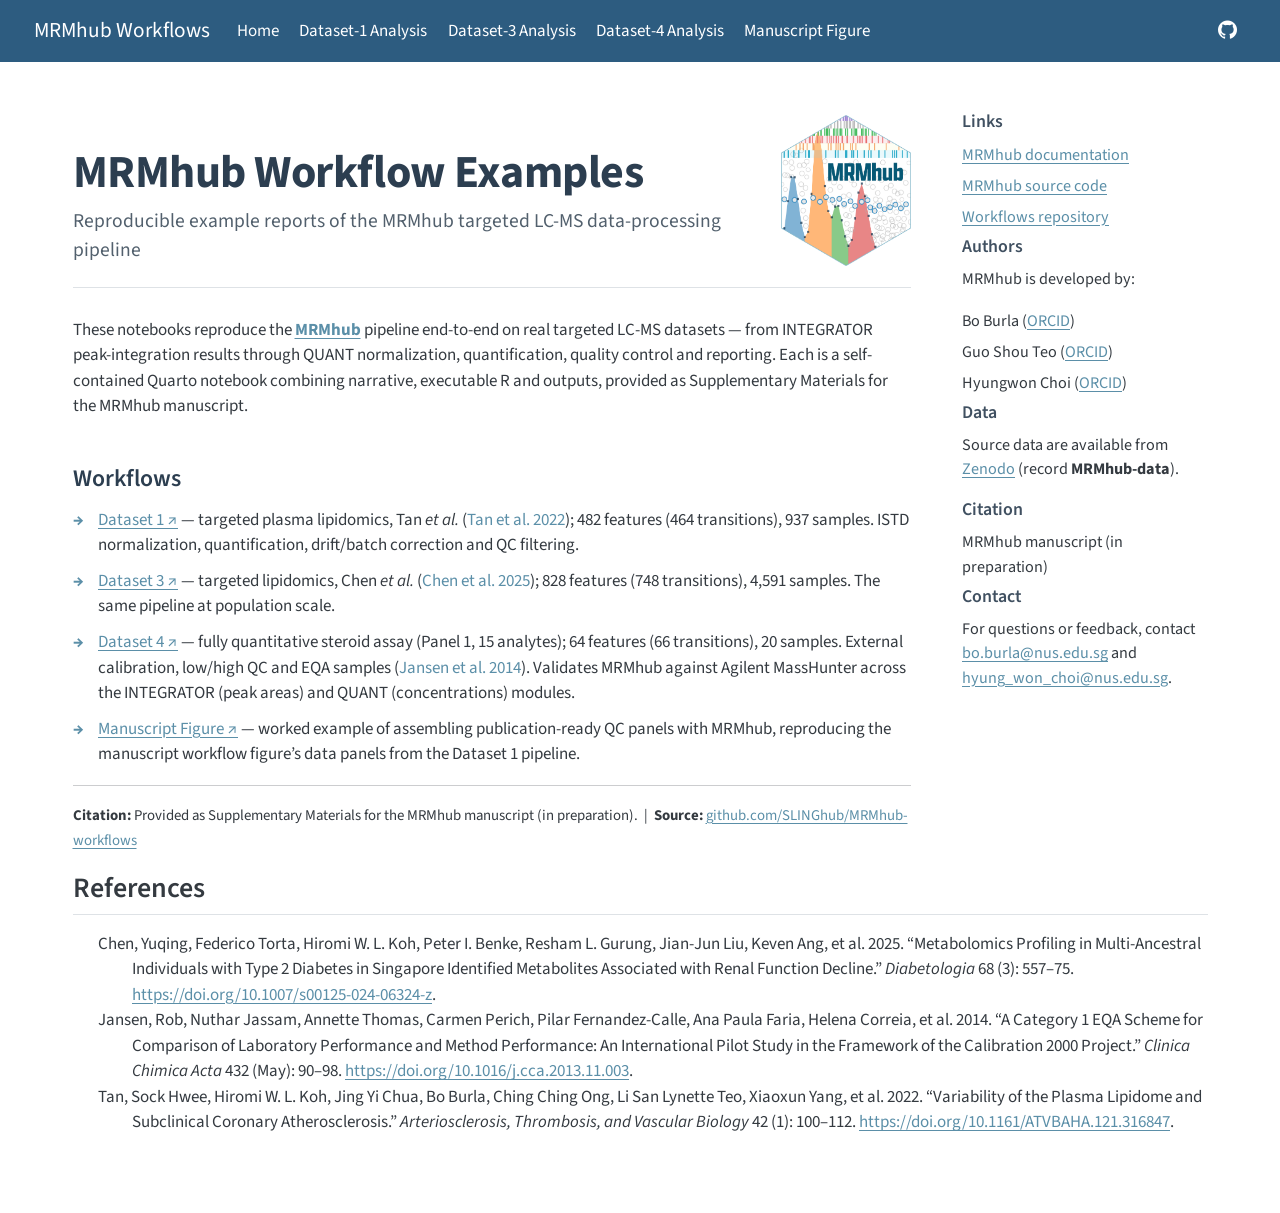
==== docs/index.html @ eb334c65 "Editorial review + migrate plots to mrmhub 0.9.8 native appearance args Dataset 1/3/4 notebooks: edi" ====
<!DOCTYPE html>
<html xmlns="http://www.w3.org/1999/xhtml" lang="en" xml:lang="en"><head>

<meta charset="utf-8">
<meta name="generator" content="quarto-1.8.24">

<meta name="viewport" content="width=device-width, initial-scale=1.0, user-scalable=yes">


<title>MRMhub Workflows</title>
<style>
code{white-space: pre-wrap;}
span.smallcaps{font-variant: small-caps;}
div.columns{display: flex; gap: min(4vw, 1.5em);}
div.column{flex: auto; overflow-x: auto;}
div.hanging-indent{margin-left: 1.5em; text-indent: -1.5em;}
ul.task-list{list-style: none;}
ul.task-list li input[type="checkbox"] {
  width: 0.8em;
  margin: 0 0.8em 0.2em -1em; /* quarto-specific, see https://github.com/quarto-dev/quarto-cli/issues/4556 */ 
  vertical-align: middle;
}
/* CSS for citations */
div.csl-bib-body { }
div.csl-entry {
  clear: both;
  margin-bottom: 0em;
}
.hanging-indent div.csl-entry {
  margin-left:2em;
  text-indent:-2em;
}
div.csl-left-margin {
  min-width:2em;
  float:left;
}
div.csl-right-inline {
  margin-left:2em;
  padding-left:1em;
}
div.csl-indent {
  margin-left: 2em;
}</style>


<script src="site_libs/quarto-nav/quarto-nav.js"></script>
<script src="site_libs/quarto-nav/headroom.min.js"></script>
<script src="site_libs/clipboard/clipboard.min.js"></script>
<script src="site_libs/quarto-search/autocomplete.umd.js"></script>
<script src="site_libs/quarto-search/fuse.min.js"></script>
<script src="site_libs/quarto-search/quarto-search.js"></script>
<meta name="quarto:offset" content="./">
<link href="./images/favicon.ico" rel="icon">
<script src="site_libs/quarto-html/quarto.js" type="module"></script>
<script src="site_libs/quarto-html/tabsets/tabsets.js" type="module"></script>
<script src="site_libs/quarto-html/axe/axe-check.js" type="module"></script>
<script src="site_libs/quarto-html/popper.min.js"></script>
<script src="site_libs/quarto-html/tippy.umd.min.js"></script>
<script src="site_libs/quarto-html/anchor.min.js"></script>
<link href="site_libs/quarto-html/tippy.css" rel="stylesheet">
<link href="site_libs/quarto-html/quarto-syntax-highlighting-dc55a5b9e770e841cd82e46aadbfb9b0.css" rel="stylesheet" class="quarto-color-scheme" id="quarto-text-highlighting-styles">
<link href="site_libs/quarto-html/quarto-syntax-highlighting-dark-b651517ce65839d647a86e2780455cfb.css" rel="stylesheet" class="quarto-color-scheme quarto-color-alternate" id="quarto-text-highlighting-styles">
<link href="site_libs/quarto-html/quarto-syntax-highlighting-dc55a5b9e770e841cd82e46aadbfb9b0.css" rel="stylesheet" class="quarto-color-scheme-extra" id="quarto-text-highlighting-styles">
<script src="site_libs/bootstrap/bootstrap.min.js"></script>
<link href="site_libs/bootstrap/bootstrap-icons.css" rel="stylesheet">
<link href="site_libs/bootstrap/bootstrap-08d73034be6051cfeb272bc89b445842.min.css" rel="stylesheet" append-hash="true" class="quarto-color-scheme" id="quarto-bootstrap" data-mode="light">
<link href="site_libs/bootstrap/bootstrap-dark-5c11f1d04538fffc088d894759665d96.min.css" rel="stylesheet" append-hash="true" class="quarto-color-scheme quarto-color-alternate" id="quarto-bootstrap" data-mode="light">
<link href="site_libs/bootstrap/bootstrap-08d73034be6051cfeb272bc89b445842.min.css" rel="stylesheet" append-hash="true" class="quarto-color-scheme-extra" id="quarto-bootstrap" data-mode="light">
<script id="quarto-search-options" type="application/json">{
  "location": "navbar",
  "copy-button": false,
  "collapse-after": 3,
  "panel-placement": "end",
  "type": "overlay",
  "limit": 50,
  "keyboard-shortcut": [
    "f",
    "/",
    "s"
  ],
  "show-item-context": false,
  "language": {
    "search-no-results-text": "No results",
    "search-matching-documents-text": "matching documents",
    "search-copy-link-title": "Copy link to search",
    "search-hide-matches-text": "Hide additional matches",
    "search-more-match-text": "more match in this document",
    "search-more-matches-text": "more matches in this document",
    "search-clear-button-title": "Clear",
    "search-text-placeholder": "",
    "search-detached-cancel-button-title": "Cancel",
    "search-submit-button-title": "Submit",
    "search-label": "Search"
  }
}</script>


<link rel="stylesheet" href="styles.css">
</head>

<body class="nav-fixed quarto-light">

<div id="quarto-search-results"></div>
  <header id="quarto-header" class="headroom fixed-top">
    <nav class="navbar navbar-expand-lg " data-bs-theme="dark">
      <div class="navbar-container container-fluid">
      <div class="navbar-brand-container mx-auto">
    <a href="./index.html" class="navbar-brand navbar-brand-logo">
    </a>
    <a class="navbar-brand" href="./index.html">
    <span class="navbar-title">MRMhub Workflows</span>
    </a>
  </div>
            <div id="quarto-search" class="" title="Search"></div>
          <button class="navbar-toggler" type="button" data-bs-toggle="collapse" data-bs-target="#navbarCollapse" aria-controls="navbarCollapse" role="menu" aria-expanded="false" aria-label="Toggle navigation" onclick="if (window.quartoToggleHeadroom) { window.quartoToggleHeadroom(); }">
  <span class="navbar-toggler-icon"></span>
</button>
          <div class="collapse navbar-collapse" id="navbarCollapse">
            <ul class="navbar-nav navbar-nav-scroll me-auto">
  <li class="nav-item">
    <a class="nav-link active" href="./index.html" aria-current="page"> 
<span class="menu-text">Home</span></a>
  </li>  
  <li class="nav-item">
    <a class="nav-link" href="./Dataset1.html"> 
<span class="menu-text">Dataset-1 Analysis</span></a>
  </li>  
  <li class="nav-item">
    <a class="nav-link" href="./Dataset3.html"> 
<span class="menu-text">Dataset-3 Analysis</span></a>
  </li>  
  <li class="nav-item">
    <a class="nav-link" href="./Dataset4.html"> 
<span class="menu-text">Dataset-4 Analysis</span></a>
  </li>  
  <li class="nav-item">
    <a class="nav-link" href="./ManuscriptFigure.html"> 
<span class="menu-text">Manuscript Figure</span></a>
  </li>  
</ul>
            <ul class="navbar-nav navbar-nav-scroll ms-auto">
  <li class="nav-item compact">
    <a class="nav-link" href="https://github.com/SLINGhub/MRMhub-workflows"> <i class="bi bi-github" role="img" aria-label="GitHub">
</i> 
<span class="menu-text"></span></a>
  </li>  
</ul>
          </div> <!-- /navcollapse -->
            <div class="quarto-navbar-tools">
</div>
      </div> <!-- /container-fluid -->
    </nav>
</header>
<!-- content -->
<div id="quarto-content" class="quarto-container page-columns page-rows-contents page-layout-full page-navbar">
<!-- sidebar -->
<!-- margin-sidebar -->
    
<!-- main -->
<main class="content column-page" id="quarto-document-content"><header id="title-block-header" class="quarto-title-block"></header>




<div class="grid landing-grid">
<div class="g-col-12 g-col-lg-9">
<p><img src="images/logo.svg" class="hex-logo" alt="MRMhub hex logo"></p>
<section id="mrmhub-workflow-examples" class="level1">
<h1>MRMhub Workflow Examples</h1>
<div class="lead">
<p>Reproducible example reports of the MRMhub targeted LC-MS data-processing pipeline</p>
</div>
<div class="title-sep">

</div>
<p>These notebooks reproduce the <a href="https://slinghub.github.io/MRMhub"><strong>MRMhub</strong></a> pipeline end-to-end on real targeted LC-MS datasets — from INTEGRATOR peak-integration results through QUANT normalization, quantification, quality control and reporting. Each is a self-contained Quarto notebook combining narrative, executable R and outputs, provided as Supplementary Materials for the MRMhub manuscript.</p>
<section id="workflows" class="level2">
<h2 class="anchored" data-anchor-id="workflows">Workflows</h2>
<div class="arrow-list">
<ul>
<li><strong><a href="Dataset1.html">Dataset 1 ↗</a></strong> — targeted plasma lipidomics, Tan <em>et al.</em> <span class="citation" data-cites="tan2022">(<a href="#ref-tan2022" role="doc-biblioref">Tan et al. 2022</a>)</span>; 482 features (464 transitions), 937 samples. ISTD normalization, quantification, drift/batch correction and QC filtering.</li>
<li><strong><a href="Dataset3.html">Dataset 3 ↗</a></strong> — targeted lipidomics, Chen <em>et al.</em> <span class="citation" data-cites="chen2025">(<a href="#ref-chen2025" role="doc-biblioref">Chen et al. 2025</a>)</span>; 828 features (748 transitions), 4,591 samples. The same pipeline at population scale.</li>
<li><strong><a href="Dataset4.html">Dataset 4 ↗</a></strong> — fully quantitative steroid assay (Panel 1, 15 analytes); 64 features (66 transitions), 20 samples. External calibration, low/high QC and EQA samples <span class="citation" data-cites="jansen2014">(<a href="#ref-jansen2014" role="doc-biblioref">Jansen et al. 2014</a>)</span>. Validates MRMhub against Agilent MassHunter across the INTEGRATOR (peak areas) and QUANT (concentrations) modules.</li>
<li><strong><a href="ManuscriptFigure.html">Manuscript Figure ↗</a></strong> — worked example of assembling publication-ready QC panels with MRMhub, reproducing the manuscript workflow figure’s data panels from the Dataset 1 pipeline.</li>
</ul>
</div>
<!--
## The MRMhub pipeline

::: {.hero-fig}

<svg xmlns="http://www.w3.org/2000/svg" viewBox="0 0 1120 250" style="max-width: 1000px; width: 100%; height: auto; font-family: 'Source Sans Pro', -apple-system, BlinkMacSystemFont, 'Segoe UI', Roboto, sans-serif;" role="img" aria-label="MRMhub processing overview: four pipeline stages — Peak Integration, Quantitation, Quality Control and Reporting. Peak Integration is performed by MRMhub-INTEGRATOR; the remaining three stages by MRMhub-QUANT.">
  <style>
    .ov-head { font-size: 20px; font-weight: 700; fill: #2C3E50; }
    .ov-item { font-size: 16px; fill: #333; }
    .ov-band { font-size: 18px; font-weight: 700; fill: #35708c; letter-spacing: 1.5px; }
    .ov-div  { stroke: #e3e7ea; stroke-width: 1; }
    .ov-link { cursor: pointer; }
    .ov-link polygon, .ov-link rect { transition: opacity 0.2s; }
    .ov-link:hover polygon, .ov-link:hover rect { opacity: 0.78; }
    .ov-link:hover .ov-head { text-decoration: underline; text-underline-offset: 3px; }
  </style>
  <a class="ov-link" href="https://slinghub.github.io/MRMhub/integrator/">
    <title>Open MRMhub-INTEGRATOR</title>
    <polygon points="0,4 269,4 295,36 269,68 0,68" fill="#dce9f1"/>
    <text class="ov-head" x="140" y="43" text-anchor="middle">Peak Integration</text>
    <rect x="0" y="210" width="269" height="34" rx="4" fill="#edf1f3"/>
    <text class="ov-band" x="134" y="232" text-anchor="middle">INTEGRATOR</text>
  </a>
  <a class="ov-link" href="https://slinghub.github.io/MRMhub/quant/">
    <title>Open MRMhub-QUANT</title>
    <polygon points="275,4 544,4 570,36 544,68 275,68 301,36" fill="#f6e7d3"/>
    <polygon points="550,4 819,4 845,36 819,68 550,68 576,36" fill="#f3e0e0"/>
    <polygon points="825,4 1094,4 1120,36 1094,68 825,68 851,36" fill="#e4efdd"/>
    <text class="ov-head" x="415" y="43" text-anchor="middle">Quantitation</text>
    <text class="ov-head" x="690" y="43" text-anchor="middle">Quality Control</text>
    <text class="ov-head" x="963" y="43" text-anchor="middle">Reporting</text>
    <rect x="275" y="210" width="845" height="34" rx="4" fill="#edf1f3"/>
    <text class="ov-band" x="697" y="232" text-anchor="middle">QUANT</text>
  </a>
  <line class="ov-div" x1="272" y1="84" x2="272" y2="196"/>
  <line class="ov-div" x1="547" y1="84" x2="547" y2="196"/>
  <line class="ov-div" x1="822" y1="84" x2="822" y2="196"/>
  <text class="ov-item" x="14" y="96">Retention time alignment</text>
  <text class="ov-item" x="14" y="117">Peak identification / selection</text>
  <text class="ov-item" x="14" y="138">Peak border refinement</text>
  <text class="ov-item" x="14" y="159">Integration</text>
  <text class="ov-item" x="14" y="180">Reporting</text>
  <text class="ov-item" x="289" y="96">ISTD normalization</text>
  <text class="ov-item" x="289" y="117">Interference correction</text>
  <text class="ov-item" x="289" y="138">Calibration curves</text>
  <text class="ov-item" x="289" y="159">Quantification</text>
  <text class="ov-item" x="289" y="180">Drift and batch correction</text>
  <text class="ov-item" x="564" y="96">Data integrity</text>
  <text class="ov-item" x="564" y="117">Feature annotation</text>
  <text class="ov-item" x="564" y="138">Outlier detection</text>
  <text class="ov-item" x="564" y="159">Runtime effects</text>
  <text class="ov-item" x="564" y="180">Processing efficacy</text>
  <text class="ov-item" x="839" y="96">Feature filtering</text>
  <text class="ov-item" x="839" y="117">Dataset export</text>
  <text class="ov-item" x="839" y="138">QC reporting</text>
  <text class="ov-item" x="839" y="159">Process reporting</text>
  <text class="ov-item" x="839" y="180">FAIR data sharing</text>
</svg>

:::
-->
<hr>
<p><small> <strong>Citation:</strong> Provided as Supplementary Materials for the MRMhub manuscript (in preparation). &nbsp;|&nbsp; <strong>Source:</strong> <a href="https://github.com/SLINGhub/MRMhub-workflows">github.com/SLINGhub/MRMhub-workflows</a> </small></p>
</section>
</section>
</div>
<div class="g-col-12 g-col-lg-3 info-panel">
<section id="links" class="level3">
<h3 class="anchored" data-anchor-id="links">Links</h3>
<ul>
<li><a href="https://slinghub.github.io/MRMhub">MRMhub documentation</a></li>
<li><a href="https://github.com/SLINGhub/MRMhub">MRMhub source code</a></li>
<li><a href="https://github.com/SLINGhub/MRMhub-workflows">Workflows repository</a></li>
</ul>
</section>
<section id="authors" class="level3">
<h3 class="anchored" data-anchor-id="authors">Authors</h3>
<p>MRMhub is developed by:</p>
<ul>
<li>Bo Burla (<a href="https://orcid.org/0000-0002-5918-3249">ORCID</a>)</li>
<li>Guo Shou Teo (<a href="https://orcid.org/0000-0003-3891-1494">ORCID</a>)</li>
<li>Hyungwon Choi (<a href="https://orcid.org/0000-0002-6687-3088">ORCID</a>)</li>
</ul>
</section>
<section id="data" class="level3">
<h3 class="anchored" data-anchor-id="data">Data</h3>
<p>Source data are available from <a href="https://zenodo.org/records/15370294">Zenodo</a> (record <strong>MRMhub-data</strong>).</p>
</section>
<section id="citation" class="level3">
<h3 class="anchored" data-anchor-id="citation">Citation</h3>
<ul>
<li>MRMhub manuscript (in preparation)</li>
</ul>
</section>
<section id="contact" class="level3">
<h3 class="anchored" data-anchor-id="contact">Contact</h3>
<p>For questions or feedback, contact <a href="mailto:bo.burla@nus.edu.sg">bo.burla@nus.edu.sg</a> and <a href="mailto:hyung_won_choi@nus.edu.sg">hyung_won_choi@nus.edu.sg</a>.</p>
</section>
</div>
</div>
<section id="references" class="level2">
<h2 class="anchored" data-anchor-id="references">References</h2>
<div id="refs" class="references csl-bib-body hanging-indent" data-entry-spacing="0" role="list">
<div id="ref-chen2025" class="csl-entry" role="listitem">
Chen, Yuqing, Federico Torta, Hiromi W. L. Koh, Peter I. Benke, Resham L. Gurung, Jian-Jun Liu, Keven Ang, et al. 2025. <span>“Metabolomics Profiling in Multi-Ancestral Individuals with Type 2 Diabetes in Singapore Identified Metabolites Associated with Renal Function Decline.”</span> <em>Diabetologia</em> 68 (3): 557–75. <a href="https://doi.org/10.1007/s00125-024-06324-z">https://doi.org/10.1007/s00125-024-06324-z</a>.
</div>
<div id="ref-jansen2014" class="csl-entry" role="listitem">
Jansen, Rob, Nuthar Jassam, Annette Thomas, Carmen Perich, Pilar Fernandez-Calle, Ana Paula Faria, Helena Correia, et al. 2014. <span>“A Category 1 <span>EQA</span> Scheme for Comparison of Laboratory Performance and Method Performance: An International Pilot Study in the Framework of the Calibration 2000 Project.”</span> <em>Clinica Chimica Acta</em> 432 (May): 90–98. <a href="https://doi.org/10.1016/j.cca.2013.11.003">https://doi.org/10.1016/j.cca.2013.11.003</a>.
</div>
<div id="ref-tan2022" class="csl-entry" role="listitem">
Tan, Sock Hwee, Hiromi W. L. Koh, Jing Yi Chua, Bo Burla, Ching Ching Ong, Li San Lynette Teo, Xiaoxun Yang, et al. 2022. <span>“Variability of the Plasma Lipidome and Subclinical Coronary Atherosclerosis.”</span> <em>Arteriosclerosis, Thrombosis, and Vascular Biology</em> 42 (1): 100–112. <a href="https://doi.org/10.1161/ATVBAHA.121.316847">https://doi.org/10.1161/ATVBAHA.121.316847</a>.
</div>
</div>


</section>

</main> <!-- /main -->
<script id="quarto-html-after-body" type="application/javascript">
  window.document.addEventListener("DOMContentLoaded", function (event) {
    const icon = "";
    const anchorJS = new window.AnchorJS();
    anchorJS.options = {
      placement: 'right',
      icon: icon
    };
    anchorJS.add('.anchored');
    const isCodeAnnotation = (el) => {
      for (const clz of el.classList) {
        if (clz.startsWith('code-annotation-')) {                     
          return true;
        }
      }
      return false;
    }
    const onCopySuccess = function(e) {
      // button target
      const button = e.trigger;
      // don't keep focus
      button.blur();
      // flash "checked"
      button.classList.add('code-copy-button-checked');
      var currentTitle = button.getAttribute("title");
      button.setAttribute("title", "Copied!");
      let tooltip;
      if (window.bootstrap) {
        button.setAttribute("data-bs-toggle", "tooltip");
        button.setAttribute("data-bs-placement", "left");
        button.setAttribute("data-bs-title", "Copied!");
        tooltip = new bootstrap.Tooltip(button, 
          { trigger: "manual", 
            customClass: "code-copy-button-tooltip",
            offset: [0, -8]});
        tooltip.show();    
      }
      setTimeout(function() {
        if (tooltip) {
          tooltip.hide();
          button.removeAttribute("data-bs-title");
          button.removeAttribute("data-bs-toggle");
          button.removeAttribute("data-bs-placement");
        }
        button.setAttribute("title", currentTitle);
        button.classList.remove('code-copy-button-checked');
      }, 1000);
      // clear code selection
      e.clearSelection();
    }
    const getTextToCopy = function(trigger) {
      const outerScaffold = trigger.parentElement.cloneNode(true);
      const codeEl = outerScaffold.querySelector('code');
      for (const childEl of codeEl.children) {
        if (isCodeAnnotation(childEl)) {
          childEl.remove();
        }
      }
      return codeEl.innerText;
    }
    const clipboard = new window.ClipboardJS('.code-copy-button:not([data-in-quarto-modal])', {
      text: getTextToCopy
    });
    clipboard.on('success', onCopySuccess);
    if (window.document.getElementById('quarto-embedded-source-code-modal')) {
      const clipboardModal = new window.ClipboardJS('.code-copy-button[data-in-quarto-modal]', {
        text: getTextToCopy,
        container: window.document.getElementById('quarto-embedded-source-code-modal')
      });
      clipboardModal.on('success', onCopySuccess);
    }
      var localhostRegex = new RegExp(/^(?:http|https):\/\/localhost\:?[0-9]*\//);
      var mailtoRegex = new RegExp(/^mailto:/);
        var filterRegex = new RegExp('/' + window.location.host + '/');
      var isInternal = (href) => {
          return filterRegex.test(href) || localhostRegex.test(href) || mailtoRegex.test(href);
      }
      // Inspect non-navigation links and adorn them if external
     var links = window.document.querySelectorAll('a[href]:not(.nav-link):not(.navbar-brand):not(.toc-action):not(.sidebar-link):not(.sidebar-item-toggle):not(.pagination-link):not(.no-external):not([aria-hidden]):not(.dropdown-item):not(.quarto-navigation-tool):not(.about-link)');
      for (var i=0; i<links.length; i++) {
        const link = links[i];
        if (!isInternal(link.href)) {
          // undo the damage that might have been done by quarto-nav.js in the case of
          // links that we want to consider external
          if (link.dataset.originalHref !== undefined) {
            link.href = link.dataset.originalHref;
          }
        }
      }
    function tippyHover(el, contentFn, onTriggerFn, onUntriggerFn) {
      const config = {
        allowHTML: true,
        maxWidth: 500,
        delay: 100,
        arrow: false,
        appendTo: function(el) {
            return el.parentElement;
        },
        interactive: true,
        interactiveBorder: 10,
        theme: 'quarto',
        placement: 'bottom-start',
      };
      if (contentFn) {
        config.content = contentFn;
      }
      if (onTriggerFn) {
        config.onTrigger = onTriggerFn;
      }
      if (onUntriggerFn) {
        config.onUntrigger = onUntriggerFn;
      }
      window.tippy(el, config); 
    }
    const noterefs = window.document.querySelectorAll('a[role="doc-noteref"]');
    for (var i=0; i<noterefs.length; i++) {
      const ref = noterefs[i];
      tippyHover(ref, function() {
        // use id or data attribute instead here
        let href = ref.getAttribute('data-footnote-href') || ref.getAttribute('href');
        try { href = new URL(href).hash; } catch {}
        const id = href.replace(/^#\/?/, "");
        const note = window.document.getElementById(id);
        if (note) {
          return note.innerHTML;
        } else {
          return "";
        }
      });
    }
    const xrefs = window.document.querySelectorAll('a.quarto-xref');
    const processXRef = (id, note) => {
      // Strip column container classes
      const stripColumnClz = (el) => {
        el.classList.remove("page-full", "page-columns");
        if (el.children) {
          for (const child of el.children) {
            stripColumnClz(child);
          }
        }
      }
      stripColumnClz(note)
      if (id === null || id.startsWith('sec-')) {
        // Special case sections, only their first couple elements
        const container = document.createElement("div");
        if (note.children && note.children.length > 2) {
          container.appendChild(note.children[0].cloneNode(true));
          for (let i = 1; i < note.children.length; i++) {
            const child = note.children[i];
            if (child.tagName === "P" && child.innerText === "") {
              continue;
            } else {
              container.appendChild(child.cloneNode(true));
              break;
            }
          }
          if (window.Quarto?.typesetMath) {
            window.Quarto.typesetMath(container);
          }
          return container.innerHTML
        } else {
          if (window.Quarto?.typesetMath) {
            window.Quarto.typesetMath(note);
          }
          return note.innerHTML;
        }
      } else {
        // Remove any anchor links if they are present
        const anchorLink = note.querySelector('a.anchorjs-link');
        if (anchorLink) {
          anchorLink.remove();
        }
        if (window.Quarto?.typesetMath) {
          window.Quarto.typesetMath(note);
        }
        if (note.classList.contains("callout")) {
          return note.outerHTML;
        } else {
          return note.innerHTML;
        }
      }
    }
    for (var i=0; i<xrefs.length; i++) {
      const xref = xrefs[i];
      tippyHover(xref, undefined, function(instance) {
        instance.disable();
        let url = xref.getAttribute('href');
        let hash = undefined; 
        if (url.startsWith('#')) {
          hash = url;
        } else {
          try { hash = new URL(url).hash; } catch {}
        }
        if (hash) {
          const id = hash.replace(/^#\/?/, "");
          const note = window.document.getElementById(id);
          if (note !== null) {
            try {
              const html = processXRef(id, note.cloneNode(true));
              instance.setContent(html);
            } finally {
              instance.enable();
              instance.show();
            }
          } else {
            // See if we can fetch this
            fetch(url.split('#')[0])
            .then(res => res.text())
            .then(html => {
              const parser = new DOMParser();
              const htmlDoc = parser.parseFromString(html, "text/html");
              const note = htmlDoc.getElementById(id);
              if (note !== null) {
                const html = processXRef(id, note);
                instance.setContent(html);
              } 
            }).finally(() => {
              instance.enable();
              instance.show();
            });
          }
        } else {
          // See if we can fetch a full url (with no hash to target)
          // This is a special case and we should probably do some content thinning / targeting
          fetch(url)
          .then(res => res.text())
          .then(html => {
            const parser = new DOMParser();
            const htmlDoc = parser.parseFromString(html, "text/html");
            const note = htmlDoc.querySelector('main.content');
            if (note !== null) {
              // This should only happen for chapter cross references
              // (since there is no id in the URL)
              // remove the first header
              if (note.children.length > 0 && note.children[0].tagName === "HEADER") {
                note.children[0].remove();
              }
              const html = processXRef(null, note);
              instance.setContent(html);
            } 
          }).finally(() => {
            instance.enable();
            instance.show();
          });
        }
      }, function(instance) {
      });
    }
        let selectedAnnoteEl;
        const selectorForAnnotation = ( cell, annotation) => {
          let cellAttr = 'data-code-cell="' + cell + '"';
          let lineAttr = 'data-code-annotation="' +  annotation + '"';
          const selector = 'span[' + cellAttr + '][' + lineAttr + ']';
          return selector;
        }
        const selectCodeLines = (annoteEl) => {
          const doc = window.document;
          const targetCell = annoteEl.getAttribute("data-target-cell");
          const targetAnnotation = annoteEl.getAttribute("data-target-annotation");
          const annoteSpan = window.document.querySelector(selectorForAnnotation(targetCell, targetAnnotation));
          const lines = annoteSpan.getAttribute("data-code-lines").split(",");
          const lineIds = lines.map((line) => {
            return targetCell + "-" + line;
          })
          let top = null;
          let height = null;
          let parent = null;
          if (lineIds.length > 0) {
              //compute the position of the single el (top and bottom and make a div)
              const el = window.document.getElementById(lineIds[0]);
              top = el.offsetTop;
              height = el.offsetHeight;
              parent = el.parentElement.parentElement;
            if (lineIds.length > 1) {
              const lastEl = window.document.getElementById(lineIds[lineIds.length - 1]);
              const bottom = lastEl.offsetTop + lastEl.offsetHeight;
              height = bottom - top;
            }
            if (top !== null && height !== null && parent !== null) {
              // cook up a div (if necessary) and position it 
              let div = window.document.getElementById("code-annotation-line-highlight");
              if (div === null) {
                div = window.document.createElement("div");
                div.setAttribute("id", "code-annotation-line-highlight");
                div.style.position = 'absolute';
                parent.appendChild(div);
              }
              div.style.top = top - 2 + "px";
              div.style.height = height + 4 + "px";
              div.style.left = 0;
              let gutterDiv = window.document.getElementById("code-annotation-line-highlight-gutter");
              if (gutterDiv === null) {
                gutterDiv = window.document.createElement("div");
                gutterDiv.setAttribute("id", "code-annotation-line-highlight-gutter");
                gutterDiv.style.position = 'absolute';
                const codeCell = window.document.getElementById(targetCell);
                const gutter = codeCell.querySelector('.code-annotation-gutter');
                gutter.appendChild(gutterDiv);
              }
              gutterDiv.style.top = top - 2 + "px";
              gutterDiv.style.height = height + 4 + "px";
            }
            selectedAnnoteEl = annoteEl;
          }
        };
        const unselectCodeLines = () => {
          const elementsIds = ["code-annotation-line-highlight", "code-annotation-line-highlight-gutter"];
          elementsIds.forEach((elId) => {
            const div = window.document.getElementById(elId);
            if (div) {
              div.remove();
            }
          });
          selectedAnnoteEl = undefined;
        };
          // Handle positioning of the toggle
      window.addEventListener(
        "resize",
        throttle(() => {
          elRect = undefined;
          if (selectedAnnoteEl) {
            selectCodeLines(selectedAnnoteEl);
          }
        }, 10)
      );
      function throttle(fn, ms) {
      let throttle = false;
      let timer;
        return (...args) => {
          if(!throttle) { // first call gets through
              fn.apply(this, args);
              throttle = true;
          } else { // all the others get throttled
              if(timer) clearTimeout(timer); // cancel #2
              timer = setTimeout(() => {
                fn.apply(this, args);
                timer = throttle = false;
              }, ms);
          }
        };
      }
        // Attach click handler to the DT
        const annoteDls = window.document.querySelectorAll('dt[data-target-cell]');
        for (const annoteDlNode of annoteDls) {
          annoteDlNode.addEventListener('click', (event) => {
            const clickedEl = event.target;
            if (clickedEl !== selectedAnnoteEl) {
              unselectCodeLines();
              const activeEl = window.document.querySelector('dt[data-target-cell].code-annotation-active');
              if (activeEl) {
                activeEl.classList.remove('code-annotation-active');
              }
              selectCodeLines(clickedEl);
              clickedEl.classList.add('code-annotation-active');
            } else {
              // Unselect the line
              unselectCodeLines();
              clickedEl.classList.remove('code-annotation-active');
            }
          });
        }
    const findCites = (el) => {
      const parentEl = el.parentElement;
      if (parentEl) {
        const cites = parentEl.dataset.cites;
        if (cites) {
          return {
            el,
            cites: cites.split(' ')
          };
        } else {
          return findCites(el.parentElement)
        }
      } else {
        return undefined;
      }
    };
    var bibliorefs = window.document.querySelectorAll('a[role="doc-biblioref"]');
    for (var i=0; i<bibliorefs.length; i++) {
      const ref = bibliorefs[i];
      const citeInfo = findCites(ref);
      if (citeInfo) {
        tippyHover(citeInfo.el, function() {
          var popup = window.document.createElement('div');
          citeInfo.cites.forEach(function(cite) {
            var citeDiv = window.document.createElement('div');
            citeDiv.classList.add('hanging-indent');
            citeDiv.classList.add('csl-entry');
            var biblioDiv = window.document.getElementById('ref-' + cite);
            if (biblioDiv) {
              citeDiv.innerHTML = biblioDiv.innerHTML;
            }
            popup.appendChild(citeDiv);
          });
          return popup.innerHTML;
        });
      }
    }
  });
  </script>
</div> <!-- /content -->




</body></html>
---- docs/site_libs/quarto-html/tippy.css ----
.tippy-box[data-animation=fade][data-state=hidden]{opacity:0}[data-tippy-root]{max-width:calc(100vw - 10px)}.tippy-box{position:relative;background-color:#333;color:#fff;border-radius:4px;font-size:14px;line-height:1.4;white-space:normal;outline:0;transition-property:transform,visibility,opacity}.tippy-box[data-placement^=top]>.tippy-arrow{bottom:0}.tippy-box[data-placement^=top]>.tippy-arrow:before{bottom:-7px;left:0;border-width:8px 8px 0;border-top-color:initial;transform-origin:center top}.tippy-box[data-placement^=bottom]>.tippy-arrow{top:0}.tippy-box[data-placement^=bottom]>.tippy-arrow:before{top:-7px;left:0;border-width:0 8px 8px;border-bottom-color:initial;transform-origin:center bottom}.tippy-box[data-placement^=left]>.tippy-arrow{right:0}.tippy-box[data-placement^=left]>.tippy-arrow:before{border-width:8px 0 8px 8px;border-left-color:initial;right:-7px;transform-origin:center left}.tippy-box[data-placement^=right]>.tippy-arrow{left:0}.tippy-box[data-placement^=right]>.tippy-arrow:before{left:-7px;border-width:8px 8px 8px 0;border-right-color:initial;transform-origin:center right}.tippy-box[data-inertia][data-state=visible]{transition-timing-function:cubic-bezier(.54,1.5,.38,1.11)}.tippy-arrow{width:16px;height:16px;color:#333}.tippy-arrow:before{content:"";position:absolute;border-color:transparent;border-style:solid}.tippy-content{position:relative;padding:5px 9px;z-index:1}
---- docs/styles.css ----
/* Landing page — QUANT-style two-column layout with a hex sticker and a
   right-hand info panel. Typography is inherited from cosmo + _brand.yml
   (steel-blue #5B8FA8 primary, navy #2C3E50); no new fonts are introduced. */

/* Tighter spacing for R-output code blocks in the dataset notebooks. */
pre.r-output, pre.r-output code {
  font-family: monospace;
  font-size: 0.9em;
  line-height: 1;
  margin: 0;
  padding: 0;
  white-space: pre;
}
pre.r-output code {
  line-height: 0.9;
}

/* Match QUANT's content width. pkgdown widens its container to ~1340px; the
   Quarto `page-layout: full` here removes the reserved margin columns, and this
   caps + centres the result so the prose column is as wide as QUANT's rather
   than cosmo's default ~1140px. */
#quarto-content.page-layout-full {
  max-width: 1340px;
  margin-left: auto;
  margin-right: auto;
}

/* Hex sticker floated top-right of the content column, mirroring the pkgdown
   `<img align="right" height="139">` on the QUANT home page. */
.hex-logo {
  float: right;
  width: 130px;
  height: auto;
  margin: 0.25rem 0 1rem 1.5rem;
}

/* Give the overview hero figure room to breathe. */
.hero-fig {
  text-align: center;
  margin-top: 1.25rem;
  margin-bottom: 2.25rem;
}


/* Wider gutter between the content column and the info-panel sidebar. */
.landing-grid {
  column-gap: 3rem;
}

/* Distinct page title + a rule that separates the title block from the body,
   mirroring the underline beneath "MRMhub-QUANT" on the pkgdown home page. */
.landing-grid h1 {
  font-size: 2.7rem;
  font-weight: 700;
  color: #2C3E50;
  letter-spacing: -0.01em;
  margin-bottom: 0.4rem;
}
.title-sep {
  clear: right;
  border: 0;
  border-top: 1px solid #dee2e6;
  margin: 1.25rem 0 1.75rem;
}

/* Smaller, quieter section headers (e.g. "The MRMhub modules"). No underline —
   only the page title carries a separating rule (.title-sep). */
.landing-grid h2,
.landing-grid h3 {
  font-weight: 600;
  color: #2C3E50;
  border-bottom: 0;
  padding-bottom: 0;
}
.landing-grid h2 {
  font-size: 1.4rem;
  margin-top: 2.6rem;
  margin-bottom: 0.85rem;
}

/* Roomier spacing between the two module bullets. */
.module-list li + li {
  margin-top: 1rem;
}

/* Steel-blue arrow markers for the Getting started list. */
.arrow-list ul {
  list-style: none;
  padding-left: 1.5em;
}
.arrow-list li {
  position: relative;
}
.arrow-list li + li {
  margin-top: 0.6rem;
}
.arrow-list li::before {
  content: "→";
  position: absolute;
  left: -1.5em;
  color: #5B8FA8;
  font-weight: 700;
}

/* Module list — a filled square per module in its figure colour
   (INTEGRATOR steel-blue, QUANT green) to tie the list to the diagrams. */
.module-list ul {
  list-style: none;
  padding-left: 1.8em;
  counter-reset: mod;
}
.module-list li {
  position: relative;
  counter-increment: mod;
}
.module-list li::before {
  content: counter(mod) ".";
  position: absolute;
  left: -1.8em;
  top: 0;
  font-weight: 700;
  color: var(--bs-link-color, #5B8FA8);
}
.module-list a {
  font-weight: 700;
}

/* Lead sub-title under the H1. */
.landing-grid .lead {
  font-size: 1.15rem;
  font-weight: 400;
  color: #52606d;
  margin-bottom: 1.25rem;
}

/* Right-hand info panel — muted section headings + tight, bullet-free lists,
   matching the pkgdown sidebar aesthetic. */
.info-panel {
  font-size: 0.95rem;
  line-height: 1.5;
}
.info-panel h3 {
  font-size: 1.05rem;
  font-weight: 600;
  color: #2C3E50;
  margin: 2.4rem 0 0.6rem;
  border-bottom: none;
}
.info-panel h3:first-child {
  margin-top: 0;
}
.info-panel ul {
  list-style: none;
  padding-left: 0;
  margin-bottom: 0;
}
.info-panel li {
  margin: 0.4rem 0;
  line-height: 1.5;
}

/* Developers list — name + ORCID mark, muted role beneath (pkgdown aside). */
.developer-list {
  list-style: none;
  padding-left: 0;
  margin-bottom: 0;
}
.developer-list li {
  margin: 0 0 0.95rem;
  line-height: 1.4;
}
.developer-list .dev-name {
  font-weight: 500;
}
.developer-list .dev-role {
  color: #6c757d;
  font-size: 0.82rem;
}
.developer-list .orcid {
  vertical-align: text-bottom;
}
.developer-list .orcid svg {
  display: inline-block;
}

/* When the panel stacks below the content on narrow screens, separate it with
   a rule instead of the desktop whitespace gap. */
@media (max-width: 991.98px) {
  .info-panel {
    border-top: 1px solid #dee2e6;
    padding-top: 1rem;
    margin-top: 1.5rem;
  }
  .hex-logo {
    width: 100px;
  }
}
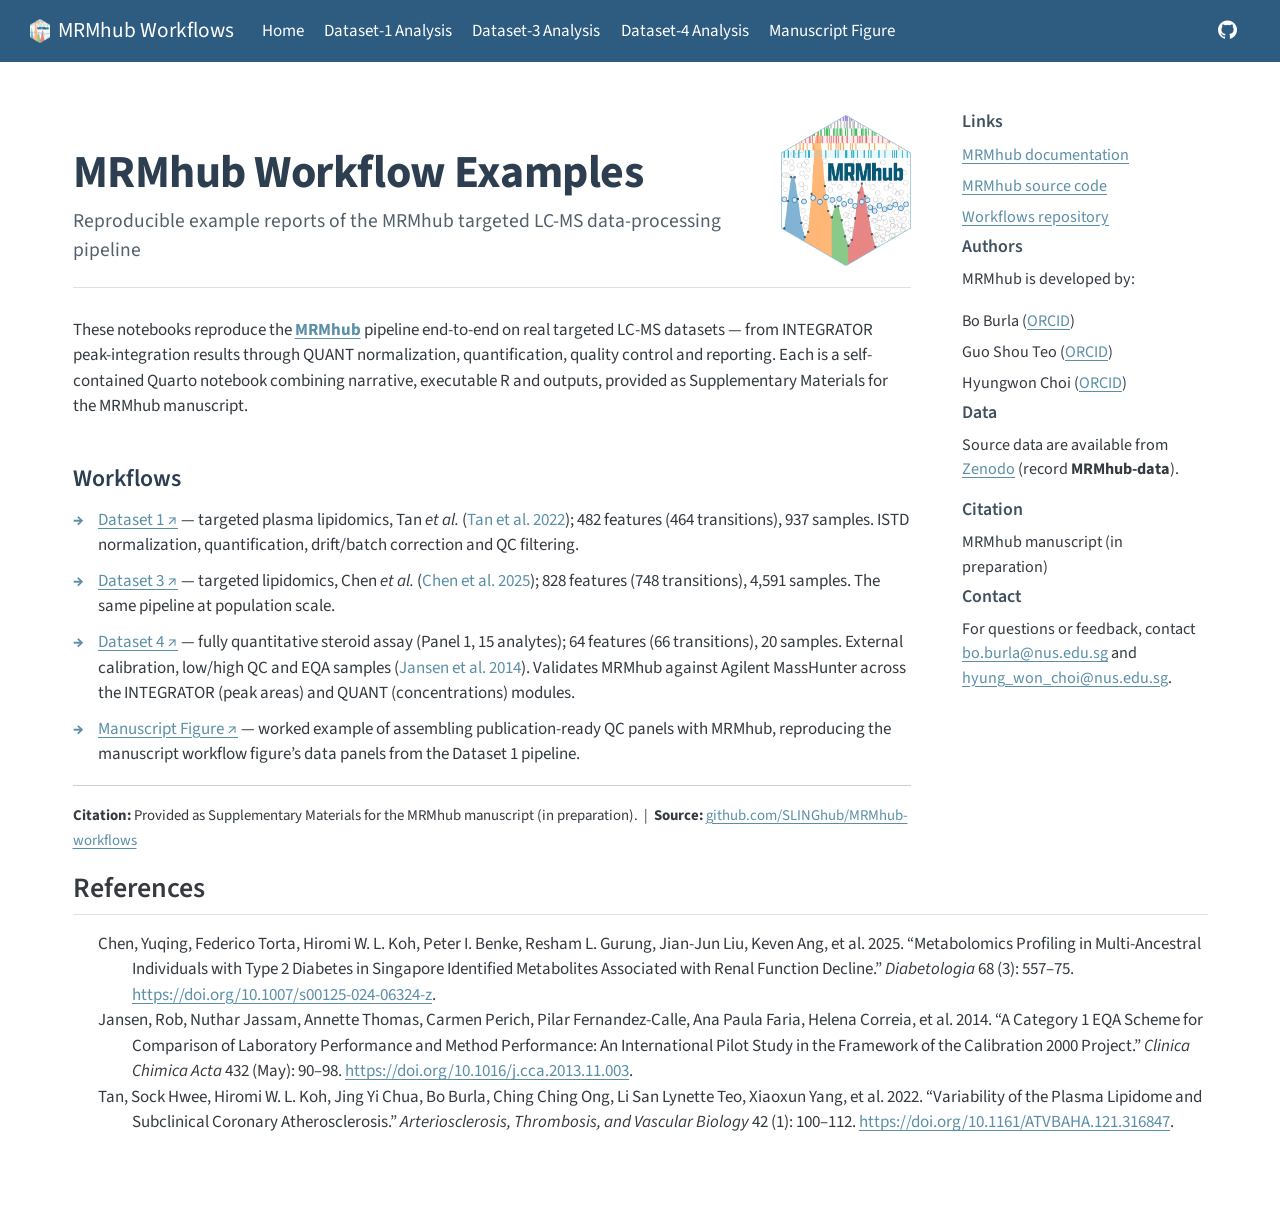
==== commit b73c3070: "Set code-fold per dataset; site logo + style tweaks Dataset1/3: code-fold false (code always shown);" ====
--- a/docs/index.html
+++ b/docs/index.html
@@ -106,6 +106,8 @@
       <div class="navbar-container container-fluid">
       <div class="navbar-brand-container mx-auto">
     <a href="./index.html" class="navbar-brand navbar-brand-logo">
+    <img src="./images/mrmhub-logo.png" alt="MRMhub" class="navbar-logo light-content">
+    <img src="./images/mrmhub-logo.png" alt="MRMhub" class="navbar-logo dark-content">
     </a>
     <a class="navbar-brand" href="./index.html">
     <span class="navbar-title">MRMhub Workflows</span>
--- a/docs/styles.css
+++ b/docs/styles.css
@@ -1,6 +1,31 @@
 /* Landing page — QUANT-style two-column layout with a hex sticker and a
    right-hand info panel. Typography is inherited from cosmo + _brand.yml
    (steel-blue #5B8FA8 primary, navy #2C3E50); no new fonts are introduced. */
+
+/* The `arrow` highlight-style (tidyverse-book / RStudio palette, set in
+   _quarto.yml) is intentionally pastel and reads a little faint on white.
+   Deepen and saturate every syntax token — hues are preserved, so it still
+   matches the tidyverse-book look — without touching the code-block background
+   or the plain R-output blocks (which aren't `.sourceCode`). */
+pre.sourceCode code span {
+  filter: saturate(1.35) brightness(0.85);
+}
+
+/* Wrap mrmhub's cli status output (stderr) so long ✔/ℹ/warning lines reflow
+   instead of scrolling horizontally. Quarto's `code-overflow: wrap` covers
+   source code blocks but not `.cell-output-stderr`, which cli emits as
+   single, unwrapped lines. */
+.cell-output-stderr pre code {
+  white-space: pre-wrap;
+  overflow-wrap: break-word;
+}
+
+/* cli emits each ✔/ℹ/warning line as its own `.cell-output-stderr` block; the
+   default `<pre>` margin puts a blank line between consecutive ones. Zero the
+   margin so the status lines read as one contiguous block. */
+.cell-output-stderr pre {
+  margin: 0;
+}
 
 /* Tighter spacing for R-output code blocks in the dataset notebooks. */
 pre.r-output, pre.r-output code {
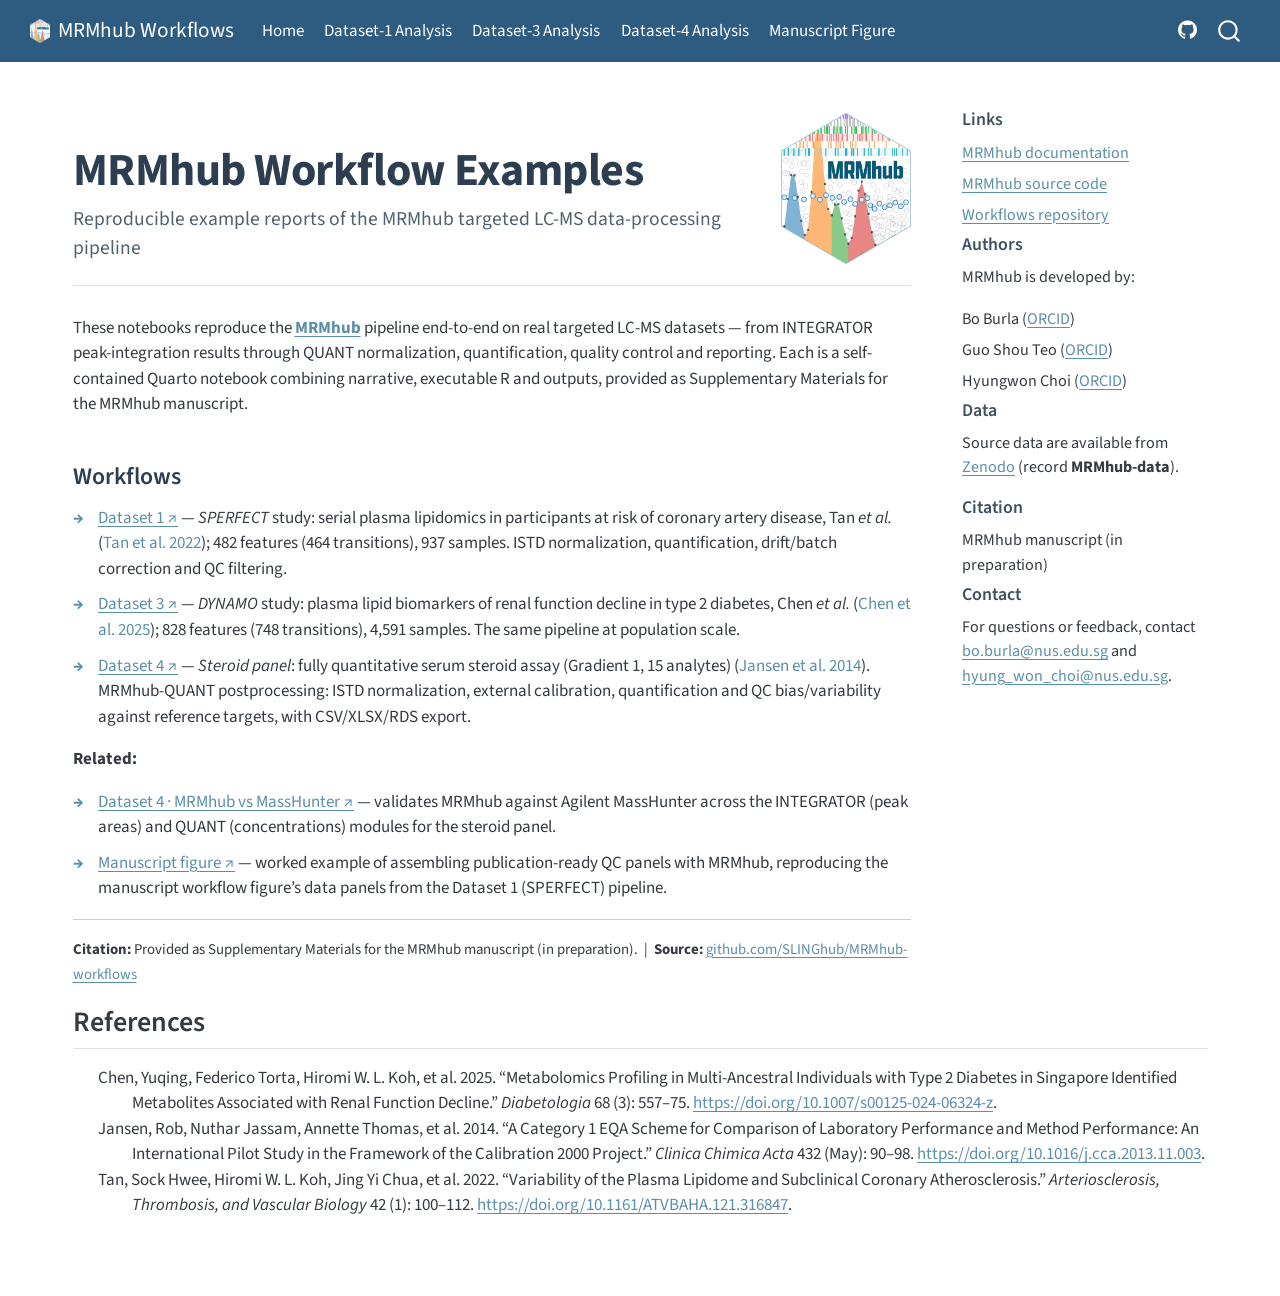
==== commit d74f5a05: "Re-render site: study summaries, mrmhub 0.9.9, Dataset4_Comparison Rebuild docs/ with quarto 1.10. R" ====
--- a/docs/index.html
+++ b/docs/index.html
@@ -2,17 +2,23 @@
 <html xmlns="http://www.w3.org/1999/xhtml" lang="en" xml:lang="en"><head>
 
 <meta charset="utf-8">
-<meta name="generator" content="quarto-1.8.24">
+<meta name="generator" content="quarto-1.10.18">
 
 <meta name="viewport" content="width=device-width, initial-scale=1.0, user-scalable=yes">
 
 
 <title>MRMhub Workflows</title>
 <style>
-code{white-space: pre-wrap;}
+/* Default styles provided by pandoc.
+** See https://pandoc.org/MANUAL.html#variables-for-html for config info.
+*/
 span.smallcaps{font-variant: small-caps;}
-div.columns{display: flex; gap: min(4vw, 1.5em);}
-div.column{flex: auto; overflow-x: auto;}
+div.columns{display: flex; gap: 1.5em;}
+div.column{flex: auto;}
+@media screen {
+div.columns{gap: min(4vw, 1.5em);}
+div.column{overflow-x: auto;}
+}
 div.hanging-indent{margin-left: 1.5em; text-indent: -1.5em;}
 ul.task-list{list-style: none;}
 ul.task-list li input[type="checkbox"] {
@@ -24,7 +30,6 @@
 div.csl-bib-body { }
 div.csl-entry {
   clear: both;
-  margin-bottom: 0em;
 }
 .hanging-indent div.csl-entry {
   margin-left:2em;
@@ -53,19 +58,18 @@
 <link href="./images/favicon.ico" rel="icon">
 <script src="site_libs/quarto-html/quarto.js" type="module"></script>
 <script src="site_libs/quarto-html/tabsets/tabsets.js" type="module"></script>
-<script src="site_libs/quarto-html/axe/axe-check.js" type="module"></script>
 <script src="site_libs/quarto-html/popper.min.js"></script>
 <script src="site_libs/quarto-html/tippy.umd.min.js"></script>
 <script src="site_libs/quarto-html/anchor.min.js"></script>
 <link href="site_libs/quarto-html/tippy.css" rel="stylesheet">
-<link href="site_libs/quarto-html/quarto-syntax-highlighting-dc55a5b9e770e841cd82e46aadbfb9b0.css" rel="stylesheet" class="quarto-color-scheme" id="quarto-text-highlighting-styles">
-<link href="site_libs/quarto-html/quarto-syntax-highlighting-dark-b651517ce65839d647a86e2780455cfb.css" rel="stylesheet" class="quarto-color-scheme quarto-color-alternate" id="quarto-text-highlighting-styles">
-<link href="site_libs/quarto-html/quarto-syntax-highlighting-dc55a5b9e770e841cd82e46aadbfb9b0.css" rel="stylesheet" class="quarto-color-scheme-extra" id="quarto-text-highlighting-styles">
+<link href="site_libs/quarto-html/quarto-syntax-highlighting-64a204ab8560d761af7679ceaba22944.css" rel="stylesheet" class="quarto-color-scheme" id="quarto-text-highlighting-styles">
+<link href="site_libs/quarto-html/quarto-syntax-highlighting-dark-b85bc7c33db8c58e0ec93c3465666fed.css" rel="stylesheet" class="quarto-color-scheme quarto-color-alternate" id="quarto-text-highlighting-styles">
+<link href="site_libs/quarto-html/quarto-syntax-highlighting-64a204ab8560d761af7679ceaba22944.css" rel="stylesheet" class="quarto-color-scheme-extra" id="quarto-text-highlighting-styles">
 <script src="site_libs/bootstrap/bootstrap.min.js"></script>
 <link href="site_libs/bootstrap/bootstrap-icons.css" rel="stylesheet">
-<link href="site_libs/bootstrap/bootstrap-08d73034be6051cfeb272bc89b445842.min.css" rel="stylesheet" append-hash="true" class="quarto-color-scheme" id="quarto-bootstrap" data-mode="light">
-<link href="site_libs/bootstrap/bootstrap-dark-5c11f1d04538fffc088d894759665d96.min.css" rel="stylesheet" append-hash="true" class="quarto-color-scheme quarto-color-alternate" id="quarto-bootstrap" data-mode="light">
-<link href="site_libs/bootstrap/bootstrap-08d73034be6051cfeb272bc89b445842.min.css" rel="stylesheet" append-hash="true" class="quarto-color-scheme-extra" id="quarto-bootstrap" data-mode="light">
+<link href="site_libs/bootstrap/bootstrap-bafb3f478197d028412ec73fd4ede0bd.min.css" rel="stylesheet" append-hash="true" class="quarto-color-scheme" id="quarto-bootstrap" data-mode="light">
+<link href="site_libs/bootstrap/bootstrap-dark-8fbcfd0b7b81cdeb52e409e02de0c866.min.css" rel="stylesheet" append-hash="true" class="quarto-color-scheme quarto-color-alternate" id="quarto-bootstrap" data-mode="light">
+<link href="site_libs/bootstrap/bootstrap-bafb3f478197d028412ec73fd4ede0bd.min.css" rel="stylesheet" append-hash="true" class="quarto-color-scheme-extra" id="quarto-bootstrap" data-mode="light">
 <script id="quarto-search-options" type="application/json">{
   "location": "navbar",
   "copy-button": false,
@@ -180,10 +184,16 @@
 <h2 class="anchored" data-anchor-id="workflows">Workflows</h2>
 <div class="arrow-list">
 <ul>
-<li><strong><a href="Dataset1.html">Dataset 1 ↗</a></strong> — targeted plasma lipidomics, Tan <em>et al.</em> <span class="citation" data-cites="tan2022">(<a href="#ref-tan2022" role="doc-biblioref">Tan et al. 2022</a>)</span>; 482 features (464 transitions), 937 samples. ISTD normalization, quantification, drift/batch correction and QC filtering.</li>
-<li><strong><a href="Dataset3.html">Dataset 3 ↗</a></strong> — targeted lipidomics, Chen <em>et al.</em> <span class="citation" data-cites="chen2025">(<a href="#ref-chen2025" role="doc-biblioref">Chen et al. 2025</a>)</span>; 828 features (748 transitions), 4,591 samples. The same pipeline at population scale.</li>
-<li><strong><a href="Dataset4.html">Dataset 4 ↗</a></strong> — fully quantitative steroid assay (Panel 1, 15 analytes); 64 features (66 transitions), 20 samples. External calibration, low/high QC and EQA samples <span class="citation" data-cites="jansen2014">(<a href="#ref-jansen2014" role="doc-biblioref">Jansen et al. 2014</a>)</span>. Validates MRMhub against Agilent MassHunter across the INTEGRATOR (peak areas) and QUANT (concentrations) modules.</li>
-<li><strong><a href="ManuscriptFigure.html">Manuscript Figure ↗</a></strong> — worked example of assembling publication-ready QC panels with MRMhub, reproducing the manuscript workflow figure’s data panels from the Dataset 1 pipeline.</li>
+<li><strong><a href="Dataset1.html">Dataset 1 ↗</a></strong> — <em>SPERFECT</em> study: serial plasma lipidomics in participants at risk of coronary artery disease, Tan <em>et al.</em> <span class="citation" data-cites="tan2022">(<a href="#ref-tan2022" role="doc-biblioref">Tan et al. 2022</a>)</span>; 482 features (464 transitions), 937 samples. ISTD normalization, quantification, drift/batch correction and QC filtering.</li>
+<li><strong><a href="Dataset3.html">Dataset 3 ↗</a></strong> — <em>DYNAMO</em> study: plasma lipid biomarkers of renal function decline in type 2 diabetes, Chen <em>et al.</em> <span class="citation" data-cites="chen2025">(<a href="#ref-chen2025" role="doc-biblioref">Chen et al. 2025</a>)</span>; 828 features (748 transitions), 4,591 samples. The same pipeline at population scale.</li>
+<li><strong><a href="Dataset4.html">Dataset 4 ↗</a></strong> — <em>Steroid panel</em>: fully quantitative serum steroid assay (Gradient 1, 15 analytes) <span class="citation" data-cites="jansen2014">(<a href="#ref-jansen2014" role="doc-biblioref">Jansen et al. 2014</a>)</span>. MRMhub-QUANT postprocessing: ISTD normalization, external calibration, quantification and QC bias/variability against reference targets, with CSV/XLSX/RDS export.</li>
+</ul>
+</div>
+<p><strong>Related:</strong></p>
+<div class="arrow-list">
+<ul>
+<li><strong><a href="Dataset4_Comparison.html">Dataset 4 · MRMhub vs MassHunter ↗</a></strong> — validates MRMhub against Agilent MassHunter across the INTEGRATOR (peak areas) and QUANT (concentrations) modules for the steroid panel.</li>
+<li><strong><a href="ManuscriptFigure.html">Manuscript figure ↗</a></strong> — worked example of assembling publication-ready QC panels with MRMhub, reproducing the manuscript workflow figure’s data panels from the Dataset 1 (SPERFECT) pipeline.</li>
 </ul>
 </div>
 <!--
@@ -288,15 +298,15 @@
 </div>
 <section id="references" class="level2">
 <h2 class="anchored" data-anchor-id="references">References</h2>
-<div id="refs" class="references csl-bib-body hanging-indent" data-entry-spacing="0" role="list">
+<div id="refs" class="references csl-bib-body hanging-indent" role="list">
 <div id="ref-chen2025" class="csl-entry" role="listitem">
-Chen, Yuqing, Federico Torta, Hiromi W. L. Koh, Peter I. Benke, Resham L. Gurung, Jian-Jun Liu, Keven Ang, et al. 2025. <span>“Metabolomics Profiling in Multi-Ancestral Individuals with Type 2 Diabetes in Singapore Identified Metabolites Associated with Renal Function Decline.”</span> <em>Diabetologia</em> 68 (3): 557–75. <a href="https://doi.org/10.1007/s00125-024-06324-z">https://doi.org/10.1007/s00125-024-06324-z</a>.
+Chen, Yuqing, Federico Torta, Hiromi W. L. Koh, et al. 2025. <span>“Metabolomics Profiling in Multi-Ancestral Individuals with Type 2 Diabetes in Singapore Identified Metabolites Associated with Renal Function Decline.”</span> <em>Diabetologia</em> 68 (3): 557–75. <a href="https://doi.org/10.1007/s00125-024-06324-z">https://doi.org/10.1007/s00125-024-06324-z</a>.
 </div>
 <div id="ref-jansen2014" class="csl-entry" role="listitem">
-Jansen, Rob, Nuthar Jassam, Annette Thomas, Carmen Perich, Pilar Fernandez-Calle, Ana Paula Faria, Helena Correia, et al. 2014. <span>“A Category 1 <span>EQA</span> Scheme for Comparison of Laboratory Performance and Method Performance: An International Pilot Study in the Framework of the Calibration 2000 Project.”</span> <em>Clinica Chimica Acta</em> 432 (May): 90–98. <a href="https://doi.org/10.1016/j.cca.2013.11.003">https://doi.org/10.1016/j.cca.2013.11.003</a>.
+Jansen, Rob, Nuthar Jassam, Annette Thomas, et al. 2014. <span>“A Category 1 <span>EQA</span> Scheme for Comparison of Laboratory Performance and Method Performance: An International Pilot Study in the Framework of the Calibration 2000 Project.”</span> <em>Clinica Chimica Acta</em> 432 (May): 90–98. <a href="https://doi.org/10.1016/j.cca.2013.11.003">https://doi.org/10.1016/j.cca.2013.11.003</a>.
 </div>
 <div id="ref-tan2022" class="csl-entry" role="listitem">
-Tan, Sock Hwee, Hiromi W. L. Koh, Jing Yi Chua, Bo Burla, Ching Ching Ong, Li San Lynette Teo, Xiaoxun Yang, et al. 2022. <span>“Variability of the Plasma Lipidome and Subclinical Coronary Atherosclerosis.”</span> <em>Arteriosclerosis, Thrombosis, and Vascular Biology</em> 42 (1): 100–112. <a href="https://doi.org/10.1161/ATVBAHA.121.316847">https://doi.org/10.1161/ATVBAHA.121.316847</a>.
+Tan, Sock Hwee, Hiromi W. L. Koh, Jing Yi Chua, et al. 2022. <span>“Variability of the Plasma Lipidome and Subclinical Coronary Atherosclerosis.”</span> <em>Arteriosclerosis, Thrombosis, and Vascular Biology</em> 42 (1): 100–112. <a href="https://doi.org/10.1161/ATVBAHA.121.316847">https://doi.org/10.1161/ATVBAHA.121.316847</a>.
 </div>
 </div>
 
--- a/docs/site_libs/quarto-html/quarto-syntax-highlighting-64a204ab8560d761af7679ceaba22944.css
+++ b/docs/site_libs/quarto-html/quarto-syntax-highlighting-64a204ab8560d761af7679ceaba22944.css
@@ -0,0 +1,236 @@
+/* quarto syntax highlight colors */
+:root {
+  --quarto-hl-ot-color: #003B4F;
+  --quarto-hl-at-color: #657422;
+  --quarto-hl-ss-color: #20794D;
+  --quarto-hl-an-color: #5E5E5E;
+  --quarto-hl-fu-color: #4758AB;
+  --quarto-hl-st-color: #20794D;
+  --quarto-hl-cf-color: #003B4F;
+  --quarto-hl-op-color: #5E5E5E;
+  --quarto-hl-er-color: #AD0000;
+  --quarto-hl-bn-color: #AD0000;
+  --quarto-hl-al-color: #AD0000;
+  --quarto-hl-va-color: #111111;
+  --quarto-hl-bu-color: inherit;
+  --quarto-hl-ex-color: inherit;
+  --quarto-hl-pp-color: #AD0000;
+  --quarto-hl-in-color: #5E5E5E;
+  --quarto-hl-vs-color: #20794D;
+  --quarto-hl-wa-color: #5E5E5E;
+  --quarto-hl-do-color: #5E5E5E;
+  --quarto-hl-im-color: #00769E;
+  --quarto-hl-ch-color: #20794D;
+  --quarto-hl-dt-color: #AD0000;
+  --quarto-hl-fl-color: #AD0000;
+  --quarto-hl-co-color: #5E5E5E;
+  --quarto-hl-cv-color: #5E5E5E;
+  --quarto-hl-cn-color: #8f5902;
+  --quarto-hl-sc-color: #5E5E5E;
+  --quarto-hl-dv-color: #AD0000;
+  --quarto-hl-kw-color: #003B4F;
+}
+
+/* other quarto variables */
+:root {
+  --quarto-font-monospace: SFMono-Regular, Menlo, Monaco, Consolas, "Liberation Mono", "Courier New", monospace;
+}
+
+/* syntax highlight based on Pandoc's rules */
+pre > code.sourceCode > span {
+  color: #003B4F;
+}
+
+code.sourceCode > span {
+  color: #003B4F;
+}
+
+div.sourceCode,
+div.sourceCode pre.sourceCode {
+  color: #003B4F;
+}
+
+/* Normal */
+code span {
+  color: #003B4F;
+}
+
+/* Alert */
+code span.al {
+  color: #AD0000;
+  font-style: inherit;
+}
+
+/* Annotation */
+code span.an {
+  color: #5E5E5E;
+  font-style: inherit;
+}
+
+/* Attribute */
+code span.at {
+  color: #657422;
+  font-style: inherit;
+}
+
+/* BaseN */
+code span.bn {
+  color: #AD0000;
+  font-style: inherit;
+}
+
+/* BuiltIn */
+code span.bu {
+  font-style: inherit;
+}
+
+/* ControlFlow */
+code span.cf {
+  color: #003B4F;
+  font-weight: bold;
+  font-style: inherit;
+}
+
+/* Char */
+code span.ch {
+  color: #20794D;
+  font-style: inherit;
+}
+
+/* Constant */
+code span.cn {
+  color: #8f5902;
+  font-style: inherit;
+}
+
+/* Comment */
+code span.co {
+  color: #5E5E5E;
+  font-style: inherit;
+}
+
+/* CommentVar */
+code span.cv {
+  color: #5E5E5E;
+  font-style: italic;
+}
+
+/* Documentation */
+code span.do {
+  color: #5E5E5E;
+  font-style: italic;
+}
+
+/* DataType */
+code span.dt {
+  color: #AD0000;
+  font-style: inherit;
+}
+
+/* DecVal */
+code span.dv {
+  color: #AD0000;
+  font-style: inherit;
+}
+
+/* Error */
+code span.er {
+  color: #AD0000;
+  font-style: inherit;
+}
+
+/* Extension */
+code span.ex {
+  font-style: inherit;
+}
+
+/* Float */
+code span.fl {
+  color: #AD0000;
+  font-style: inherit;
+}
+
+/* Function */
+code span.fu {
+  color: #4758AB;
+  font-style: inherit;
+}
+
+/* Import */
+code span.im {
+  color: #00769E;
+  font-style: inherit;
+}
+
+/* Information */
+code span.in {
+  color: #5E5E5E;
+  font-style: inherit;
+}
+
+/* Keyword */
+code span.kw {
+  color: #003B4F;
+  font-weight: bold;
+  font-style: inherit;
+}
+
+/* Operator */
+code span.op {
+  color: #5E5E5E;
+  font-style: inherit;
+}
+
+/* Other */
+code span.ot {
+  color: #003B4F;
+  font-style: inherit;
+}
+
+/* Preprocessor */
+code span.pp {
+  color: #AD0000;
+  font-style: inherit;
+}
+
+/* SpecialChar */
+code span.sc {
+  color: #5E5E5E;
+  font-style: inherit;
+}
+
+/* SpecialString */
+code span.ss {
+  color: #20794D;
+  font-style: inherit;
+}
+
+/* String */
+code span.st {
+  color: #20794D;
+  font-style: inherit;
+}
+
+/* Variable */
+code span.va {
+  color: #111111;
+  font-style: inherit;
+}
+
+/* VerbatimString */
+code span.vs {
+  color: #20794D;
+  font-style: inherit;
+}
+
+/* Warning */
+code span.wa {
+  color: #5E5E5E;
+  font-style: italic;
+}
+
+.prevent-inlining {
+  content: "</";
+}
+
+/*# sourceMappingURL=9d8d5bb603a83b8298b89080a598c93b.css.map */
--- a/docs/site_libs/quarto-html/quarto-syntax-highlighting-dark-b85bc7c33db8c58e0ec93c3465666fed.css
+++ b/docs/site_libs/quarto-html/quarto-syntax-highlighting-dark-b85bc7c33db8c58e0ec93c3465666fed.css
@@ -0,0 +1,219 @@
+/* quarto syntax highlight colors */
+:root {
+  --quarto-hl-al-color: #f07178;
+  --quarto-hl-an-color: #d4d0ab;
+  --quarto-hl-at-color: #00e0e0;
+  --quarto-hl-bn-color: #d4d0ab;
+  --quarto-hl-bu-color: #abe338;
+  --quarto-hl-ch-color: #abe338;
+  --quarto-hl-co-color: #f8f8f2;
+  --quarto-hl-cv-color: #ffd700;
+  --quarto-hl-cn-color: #ffd700;
+  --quarto-hl-cf-color: #ffa07a;
+  --quarto-hl-dt-color: #ffa07a;
+  --quarto-hl-dv-color: #d4d0ab;
+  --quarto-hl-do-color: #f8f8f2;
+  --quarto-hl-er-color: #f07178;
+  --quarto-hl-ex-color: #00e0e0;
+  --quarto-hl-fl-color: #d4d0ab;
+  --quarto-hl-fu-color: #ffa07a;
+  --quarto-hl-im-color: #abe338;
+  --quarto-hl-in-color: #d4d0ab;
+  --quarto-hl-kw-color: #ffa07a;
+  --quarto-hl-op-color: #ffa07a;
+  --quarto-hl-ot-color: #00e0e0;
+  --quarto-hl-pp-color: #dcc6e0;
+  --quarto-hl-re-color: #00e0e0;
+  --quarto-hl-sc-color: #abe338;
+  --quarto-hl-ss-color: #abe338;
+  --quarto-hl-st-color: #abe338;
+  --quarto-hl-va-color: #00e0e0;
+  --quarto-hl-vs-color: #abe338;
+  --quarto-hl-wa-color: #dcc6e0;
+}
+
+/* other quarto variables */
+:root {
+  --quarto-font-monospace: SFMono-Regular, Menlo, Monaco, Consolas, "Liberation Mono", "Courier New", monospace;
+}
+
+/* syntax highlight based on Pandoc's rules */
+pre > code.sourceCode > span {
+  color: #f8f8f2;
+}
+
+code.sourceCode > span {
+  color: #f8f8f2;
+}
+
+div.sourceCode,
+div.sourceCode pre.sourceCode {
+  color: #f8f8f2;
+}
+
+/* Normal */
+code span {
+  color: #f8f8f2;
+}
+
+/* Alert */
+code span.al {
+  color: #f07178;
+}
+
+/* Annotation */
+code span.an {
+  color: #d4d0ab;
+}
+
+/* Attribute */
+code span.at {
+  color: #00e0e0;
+}
+
+/* BaseN */
+code span.bn {
+  color: #d4d0ab;
+}
+
+/* BuiltIn */
+code span.bu {
+  color: #abe338;
+}
+
+/* ControlFlow */
+code span.cf {
+  font-weight: bold;
+  color: #ffa07a;
+}
+
+/* Char */
+code span.ch {
+  color: #abe338;
+}
+
+/* Constant */
+code span.cn {
+  color: #ffd700;
+}
+
+/* Comment */
+code span.co {
+  font-style: italic;
+  color: #f8f8f2;
+}
+
+/* CommentVar */
+code span.cv {
+  color: #ffd700;
+}
+
+/* Documentation */
+code span.do {
+  color: #f8f8f2;
+}
+
+/* DataType */
+code span.dt {
+  color: #ffa07a;
+}
+
+/* DecVal */
+code span.dv {
+  color: #d4d0ab;
+}
+
+/* Error */
+code span.er {
+  color: #f07178;
+  text-decoration: underline;
+}
+
+/* Extension */
+code span.ex {
+  font-weight: bold;
+  color: #00e0e0;
+}
+
+/* Float */
+code span.fl {
+  color: #d4d0ab;
+}
+
+/* Function */
+code span.fu {
+  color: #ffa07a;
+}
+
+/* Import */
+code span.im {
+  color: #abe338;
+}
+
+/* Information */
+code span.in {
+  color: #d4d0ab;
+}
+
+/* Keyword */
+code span.kw {
+  font-weight: bold;
+  color: #ffa07a;
+}
+
+/* Operator */
+code span.op {
+  color: #ffa07a;
+}
+
+/* Other */
+code span.ot {
+  color: #00e0e0;
+}
+
+/* Preprocessor */
+code span.pp {
+  color: #dcc6e0;
+}
+
+/* RegionMarker */
+code span.re {
+  background-color: #f8f8f2;
+  color: #00e0e0;
+}
+
+/* SpecialChar */
+code span.sc {
+  color: #abe338;
+}
+
+/* SpecialString */
+code span.ss {
+  color: #abe338;
+}
+
+/* String */
+code span.st {
+  color: #abe338;
+}
+
+/* Variable */
+code span.va {
+  color: #00e0e0;
+}
+
+/* VerbatimString */
+code span.vs {
+  color: #abe338;
+}
+
+/* Warning */
+code span.wa {
+  color: #dcc6e0;
+}
+
+.prevent-inlining {
+  content: "</";
+}
+
+/*# sourceMappingURL=4ed8f1090dec6531da29ab00902aa718.css.map */
--- a/docs/site_libs/quarto-html/quarto-syntax-highlighting-64a204ab8560d761af7679ceaba22944.css
+++ b/docs/site_libs/quarto-html/quarto-syntax-highlighting-64a204ab8560d761af7679ceaba22944.css
@@ -0,0 +1,236 @@
+/* quarto syntax highlight colors */
+:root {
+  --quarto-hl-ot-color: #003B4F;
+  --quarto-hl-at-color: #657422;
+  --quarto-hl-ss-color: #20794D;
+  --quarto-hl-an-color: #5E5E5E;
+  --quarto-hl-fu-color: #4758AB;
+  --quarto-hl-st-color: #20794D;
+  --quarto-hl-cf-color: #003B4F;
+  --quarto-hl-op-color: #5E5E5E;
+  --quarto-hl-er-color: #AD0000;
+  --quarto-hl-bn-color: #AD0000;
+  --quarto-hl-al-color: #AD0000;
+  --quarto-hl-va-color: #111111;
+  --quarto-hl-bu-color: inherit;
+  --quarto-hl-ex-color: inherit;
+  --quarto-hl-pp-color: #AD0000;
+  --quarto-hl-in-color: #5E5E5E;
+  --quarto-hl-vs-color: #20794D;
+  --quarto-hl-wa-color: #5E5E5E;
+  --quarto-hl-do-color: #5E5E5E;
+  --quarto-hl-im-color: #00769E;
+  --quarto-hl-ch-color: #20794D;
+  --quarto-hl-dt-color: #AD0000;
+  --quarto-hl-fl-color: #AD0000;
+  --quarto-hl-co-color: #5E5E5E;
+  --quarto-hl-cv-color: #5E5E5E;
+  --quarto-hl-cn-color: #8f5902;
+  --quarto-hl-sc-color: #5E5E5E;
+  --quarto-hl-dv-color: #AD0000;
+  --quarto-hl-kw-color: #003B4F;
+}
+
+/* other quarto variables */
+:root {
+  --quarto-font-monospace: SFMono-Regular, Menlo, Monaco, Consolas, "Liberation Mono", "Courier New", monospace;
+}
+
+/* syntax highlight based on Pandoc's rules */
+pre > code.sourceCode > span {
+  color: #003B4F;
+}
+
+code.sourceCode > span {
+  color: #003B4F;
+}
+
+div.sourceCode,
+div.sourceCode pre.sourceCode {
+  color: #003B4F;
+}
+
+/* Normal */
+code span {
+  color: #003B4F;
+}
+
+/* Alert */
+code span.al {
+  color: #AD0000;
+  font-style: inherit;
+}
+
+/* Annotation */
+code span.an {
+  color: #5E5E5E;
+  font-style: inherit;
+}
+
+/* Attribute */
+code span.at {
+  color: #657422;
+  font-style: inherit;
+}
+
+/* BaseN */
+code span.bn {
+  color: #AD0000;
+  font-style: inherit;
+}
+
+/* BuiltIn */
+code span.bu {
+  font-style: inherit;
+}
+
+/* ControlFlow */
+code span.cf {
+  color: #003B4F;
+  font-weight: bold;
+  font-style: inherit;
+}
+
+/* Char */
+code span.ch {
+  color: #20794D;
+  font-style: inherit;
+}
+
+/* Constant */
+code span.cn {
+  color: #8f5902;
+  font-style: inherit;
+}
+
+/* Comment */
+code span.co {
+  color: #5E5E5E;
+  font-style: inherit;
+}
+
+/* CommentVar */
+code span.cv {
+  color: #5E5E5E;
+  font-style: italic;
+}
+
+/* Documentation */
+code span.do {
+  color: #5E5E5E;
+  font-style: italic;
+}
+
+/* DataType */
+code span.dt {
+  color: #AD0000;
+  font-style: inherit;
+}
+
+/* DecVal */
+code span.dv {
+  color: #AD0000;
+  font-style: inherit;
+}
+
+/* Error */
+code span.er {
+  color: #AD0000;
+  font-style: inherit;
+}
+
+/* Extension */
+code span.ex {
+  font-style: inherit;
+}
+
+/* Float */
+code span.fl {
+  color: #AD0000;
+  font-style: inherit;
+}
+
+/* Function */
+code span.fu {
+  color: #4758AB;
+  font-style: inherit;
+}
+
+/* Import */
+code span.im {
+  color: #00769E;
+  font-style: inherit;
+}
+
+/* Information */
+code span.in {
+  color: #5E5E5E;
+  font-style: inherit;
+}
+
+/* Keyword */
+code span.kw {
+  color: #003B4F;
+  font-weight: bold;
+  font-style: inherit;
+}
+
+/* Operator */
+code span.op {
+  color: #5E5E5E;
+  font-style: inherit;
+}
+
+/* Other */
+code span.ot {
+  color: #003B4F;
+  font-style: inherit;
+}
+
+/* Preprocessor */
+code span.pp {
+  color: #AD0000;
+  font-style: inherit;
+}
+
+/* SpecialChar */
+code span.sc {
+  color: #5E5E5E;
+  font-style: inherit;
+}
+
+/* SpecialString */
+code span.ss {
+  color: #20794D;
+  font-style: inherit;
+}
+
+/* String */
+code span.st {
+  color: #20794D;
+  font-style: inherit;
+}
+
+/* Variable */
+code span.va {
+  color: #111111;
+  font-style: inherit;
+}
+
+/* VerbatimString */
+code span.vs {
+  color: #20794D;
+  font-style: inherit;
+}
+
+/* Warning */
+code span.wa {
+  color: #5E5E5E;
+  font-style: italic;
+}
+
+.prevent-inlining {
+  content: "</";
+}
+
+/*# sourceMappingURL=9d8d5bb603a83b8298b89080a598c93b.css.map */
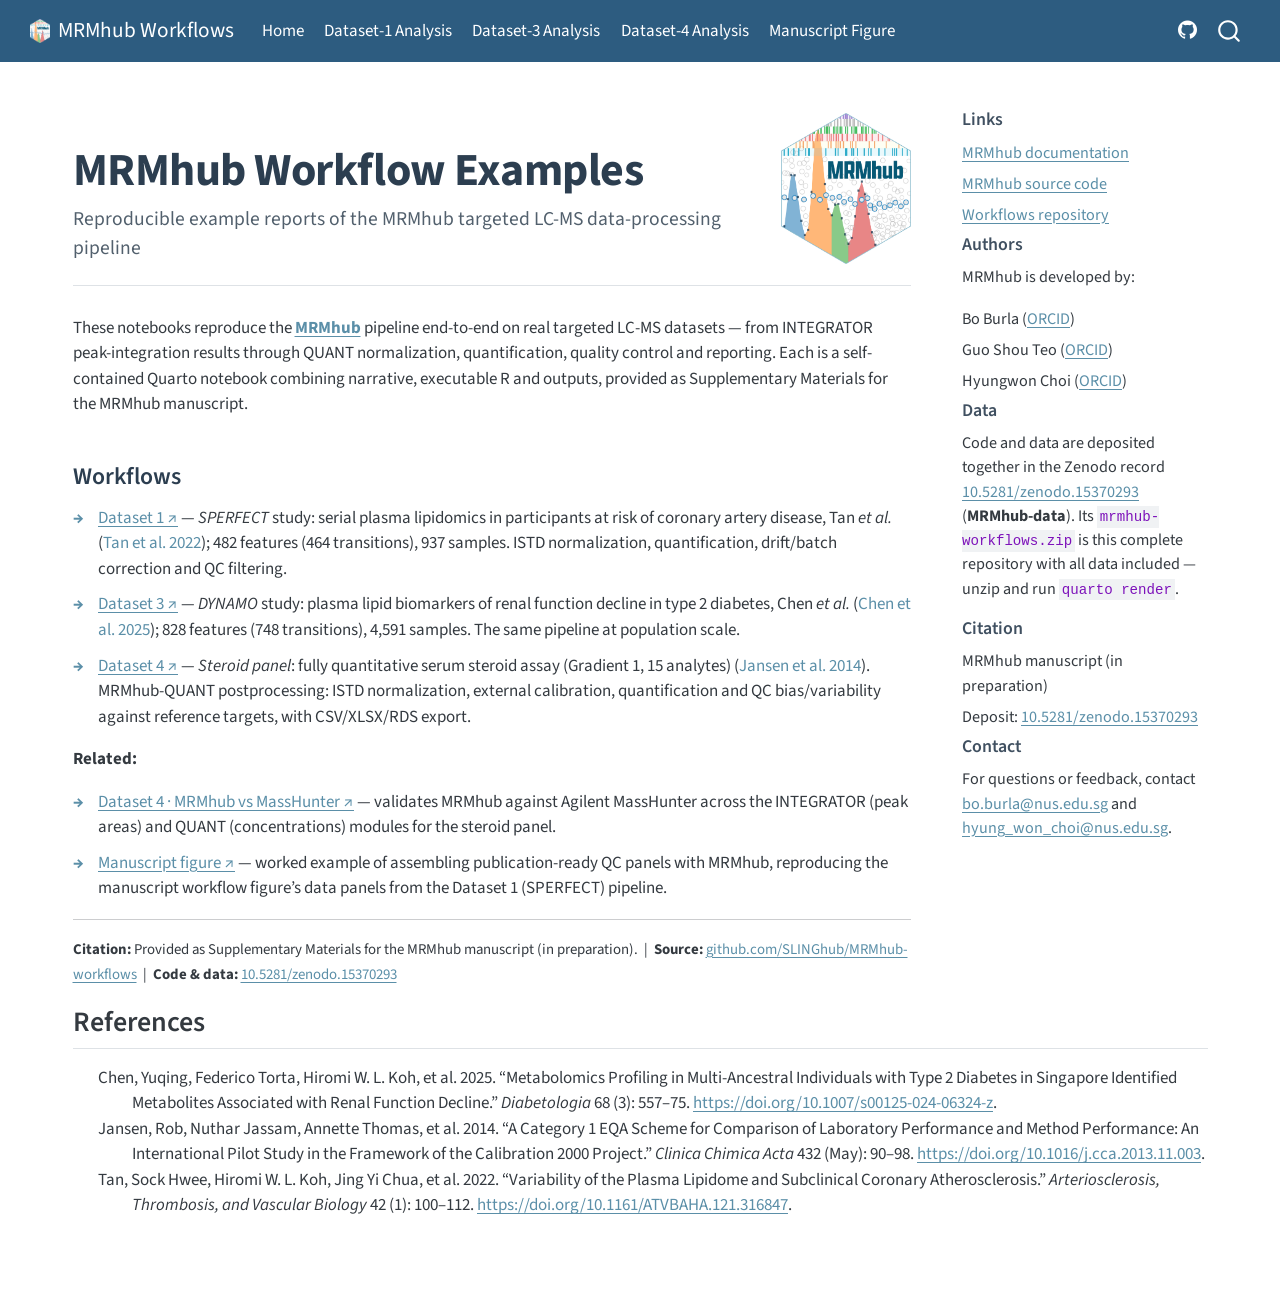
==== commit 9ef9c39a: "Distribute code+data as a single Zenodo bundle; track Dataset 4 in git The datasets are no longer se" ====
--- a/docs/index.html
+++ b/docs/index.html
@@ -196,69 +196,8 @@
 <li><strong><a href="ManuscriptFigure.html">Manuscript figure ↗</a></strong> — worked example of assembling publication-ready QC panels with MRMhub, reproducing the manuscript workflow figure’s data panels from the Dataset 1 (SPERFECT) pipeline.</li>
 </ul>
 </div>
-<!--
-## The MRMhub pipeline
-
-::: {.hero-fig}
-
-<svg xmlns="http://www.w3.org/2000/svg" viewBox="0 0 1120 250" style="max-width: 1000px; width: 100%; height: auto; font-family: 'Source Sans Pro', -apple-system, BlinkMacSystemFont, 'Segoe UI', Roboto, sans-serif;" role="img" aria-label="MRMhub processing overview: four pipeline stages — Peak Integration, Quantitation, Quality Control and Reporting. Peak Integration is performed by MRMhub-INTEGRATOR; the remaining three stages by MRMhub-QUANT.">
-  <style>
-    .ov-head { font-size: 20px; font-weight: 700; fill: #2C3E50; }
-    .ov-item { font-size: 16px; fill: #333; }
-    .ov-band { font-size: 18px; font-weight: 700; fill: #35708c; letter-spacing: 1.5px; }
-    .ov-div  { stroke: #e3e7ea; stroke-width: 1; }
-    .ov-link { cursor: pointer; }
-    .ov-link polygon, .ov-link rect { transition: opacity 0.2s; }
-    .ov-link:hover polygon, .ov-link:hover rect { opacity: 0.78; }
-    .ov-link:hover .ov-head { text-decoration: underline; text-underline-offset: 3px; }
-  </style>
-  <a class="ov-link" href="https://slinghub.github.io/MRMhub/integrator/">
-    <title>Open MRMhub-INTEGRATOR</title>
-    <polygon points="0,4 269,4 295,36 269,68 0,68" fill="#dce9f1"/>
-    <text class="ov-head" x="140" y="43" text-anchor="middle">Peak Integration</text>
-    <rect x="0" y="210" width="269" height="34" rx="4" fill="#edf1f3"/>
-    <text class="ov-band" x="134" y="232" text-anchor="middle">INTEGRATOR</text>
-  </a>
-  <a class="ov-link" href="https://slinghub.github.io/MRMhub/quant/">
-    <title>Open MRMhub-QUANT</title>
-    <polygon points="275,4 544,4 570,36 544,68 275,68 301,36" fill="#f6e7d3"/>
-    <polygon points="550,4 819,4 845,36 819,68 550,68 576,36" fill="#f3e0e0"/>
-    <polygon points="825,4 1094,4 1120,36 1094,68 825,68 851,36" fill="#e4efdd"/>
-    <text class="ov-head" x="415" y="43" text-anchor="middle">Quantitation</text>
-    <text class="ov-head" x="690" y="43" text-anchor="middle">Quality Control</text>
-    <text class="ov-head" x="963" y="43" text-anchor="middle">Reporting</text>
-    <rect x="275" y="210" width="845" height="34" rx="4" fill="#edf1f3"/>
-    <text class="ov-band" x="697" y="232" text-anchor="middle">QUANT</text>
-  </a>
-  <line class="ov-div" x1="272" y1="84" x2="272" y2="196"/>
-  <line class="ov-div" x1="547" y1="84" x2="547" y2="196"/>
-  <line class="ov-div" x1="822" y1="84" x2="822" y2="196"/>
-  <text class="ov-item" x="14" y="96">Retention time alignment</text>
-  <text class="ov-item" x="14" y="117">Peak identification / selection</text>
-  <text class="ov-item" x="14" y="138">Peak border refinement</text>
-  <text class="ov-item" x="14" y="159">Integration</text>
-  <text class="ov-item" x="14" y="180">Reporting</text>
-  <text class="ov-item" x="289" y="96">ISTD normalization</text>
-  <text class="ov-item" x="289" y="117">Interference correction</text>
-  <text class="ov-item" x="289" y="138">Calibration curves</text>
-  <text class="ov-item" x="289" y="159">Quantification</text>
-  <text class="ov-item" x="289" y="180">Drift and batch correction</text>
-  <text class="ov-item" x="564" y="96">Data integrity</text>
-  <text class="ov-item" x="564" y="117">Feature annotation</text>
-  <text class="ov-item" x="564" y="138">Outlier detection</text>
-  <text class="ov-item" x="564" y="159">Runtime effects</text>
-  <text class="ov-item" x="564" y="180">Processing efficacy</text>
-  <text class="ov-item" x="839" y="96">Feature filtering</text>
-  <text class="ov-item" x="839" y="117">Dataset export</text>
-  <text class="ov-item" x="839" y="138">QC reporting</text>
-  <text class="ov-item" x="839" y="159">Process reporting</text>
-  <text class="ov-item" x="839" y="180">FAIR data sharing</text>
-</svg>
-
-:::
--->
 <hr>
-<p><small> <strong>Citation:</strong> Provided as Supplementary Materials for the MRMhub manuscript (in preparation). &nbsp;|&nbsp; <strong>Source:</strong> <a href="https://github.com/SLINGhub/MRMhub-workflows">github.com/SLINGhub/MRMhub-workflows</a> </small></p>
+<p><small> <strong>Citation:</strong> Provided as Supplementary Materials for the MRMhub manuscript (in preparation). &nbsp;|&nbsp; <strong>Source:</strong> <a href="https://github.com/SLINGhub/MRMhub-workflows">github.com/SLINGhub/MRMhub-workflows</a> &nbsp;|&nbsp; <strong>Code &amp; data:</strong> <a href="https://doi.org/10.5281/zenodo.15370293">10.5281/zenodo.15370293</a> </small></p>
 </section>
 </section>
 </div>
@@ -282,12 +221,13 @@
 </section>
 <section id="data" class="level3">
 <h3 class="anchored" data-anchor-id="data">Data</h3>
-<p>Source data are available from <a href="https://zenodo.org/records/15370294">Zenodo</a> (record <strong>MRMhub-data</strong>).</p>
+<p>Code and data are deposited together in the Zenodo record <a href="https://doi.org/10.5281/zenodo.15370293">10.5281/zenodo.15370293</a> (<strong>MRMhub-data</strong>). Its <code>mrmhub-workflows.zip</code> is this complete repository with all data included — unzip and run <code>quarto render</code>.</p>
 </section>
 <section id="citation" class="level3">
 <h3 class="anchored" data-anchor-id="citation">Citation</h3>
 <ul>
 <li>MRMhub manuscript (in preparation)</li>
+<li>Deposit: <a href="https://doi.org/10.5281/zenodo.15370293">10.5281/zenodo.15370293</a></li>
 </ul>
 </section>
 <section id="contact" class="level3">
--- a/docs/styles.css
+++ b/docs/styles.css
@@ -27,19 +27,6 @@
   margin: 0;
 }
 
-/* Tighter spacing for R-output code blocks in the dataset notebooks. */
-pre.r-output, pre.r-output code {
-  font-family: monospace;
-  font-size: 0.9em;
-  line-height: 1;
-  margin: 0;
-  padding: 0;
-  white-space: pre;
-}
-pre.r-output code {
-  line-height: 0.9;
-}
-
 /* Match QUANT's content width. pkgdown widens its container to ~1340px; the
    Quarto `page-layout: full` here removes the reserved margin columns, and this
    caps + centres the result so the prose column is as wide as QUANT's rather
@@ -58,14 +45,6 @@
   height: auto;
   margin: 0.25rem 0 1rem 1.5rem;
 }
-
-/* Give the overview hero figure room to breathe. */
-.hero-fig {
-  text-align: center;
-  margin-top: 1.25rem;
-  margin-bottom: 2.25rem;
-}
-
 
 /* Wider gutter between the content column and the info-panel sidebar. */
 .landing-grid {
@@ -88,7 +67,7 @@
   margin: 1.25rem 0 1.75rem;
 }
 
-/* Smaller, quieter section headers (e.g. "The MRMhub modules"). No underline —
+/* Smaller, quieter section headers (e.g. "Workflows"). No underline —
    only the page title carries a separating rule (.title-sep). */
 .landing-grid h2,
 .landing-grid h3 {
@@ -101,11 +80,6 @@
   font-size: 1.4rem;
   margin-top: 2.6rem;
   margin-bottom: 0.85rem;
-}
-
-/* Roomier spacing between the two module bullets. */
-.module-list li + li {
-  margin-top: 1rem;
 }
 
 /* Steel-blue arrow markers for the Getting started list. */
@@ -124,29 +98,6 @@
   position: absolute;
   left: -1.5em;
   color: #5B8FA8;
-  font-weight: 700;
-}
-
-/* Module list — a filled square per module in its figure colour
-   (INTEGRATOR steel-blue, QUANT green) to tie the list to the diagrams. */
-.module-list ul {
-  list-style: none;
-  padding-left: 1.8em;
-  counter-reset: mod;
-}
-.module-list li {
-  position: relative;
-  counter-increment: mod;
-}
-.module-list li::before {
-  content: counter(mod) ".";
-  position: absolute;
-  left: -1.8em;
-  top: 0;
-  font-weight: 700;
-  color: var(--bs-link-color, #5B8FA8);
-}
-.module-list a {
   font-weight: 700;
 }
 
@@ -184,30 +135,6 @@
   line-height: 1.5;
 }
 
-/* Developers list — name + ORCID mark, muted role beneath (pkgdown aside). */
-.developer-list {
-  list-style: none;
-  padding-left: 0;
-  margin-bottom: 0;
-}
-.developer-list li {
-  margin: 0 0 0.95rem;
-  line-height: 1.4;
-}
-.developer-list .dev-name {
-  font-weight: 500;
-}
-.developer-list .dev-role {
-  color: #6c757d;
-  font-size: 0.82rem;
-}
-.developer-list .orcid {
-  vertical-align: text-bottom;
-}
-.developer-list .orcid svg {
-  display: inline-block;
-}
-
 /* When the panel stacks below the content on narrow screens, separate it with
    a rule instead of the desktop whitespace gap. */
 @media (max-width: 991.98px) {
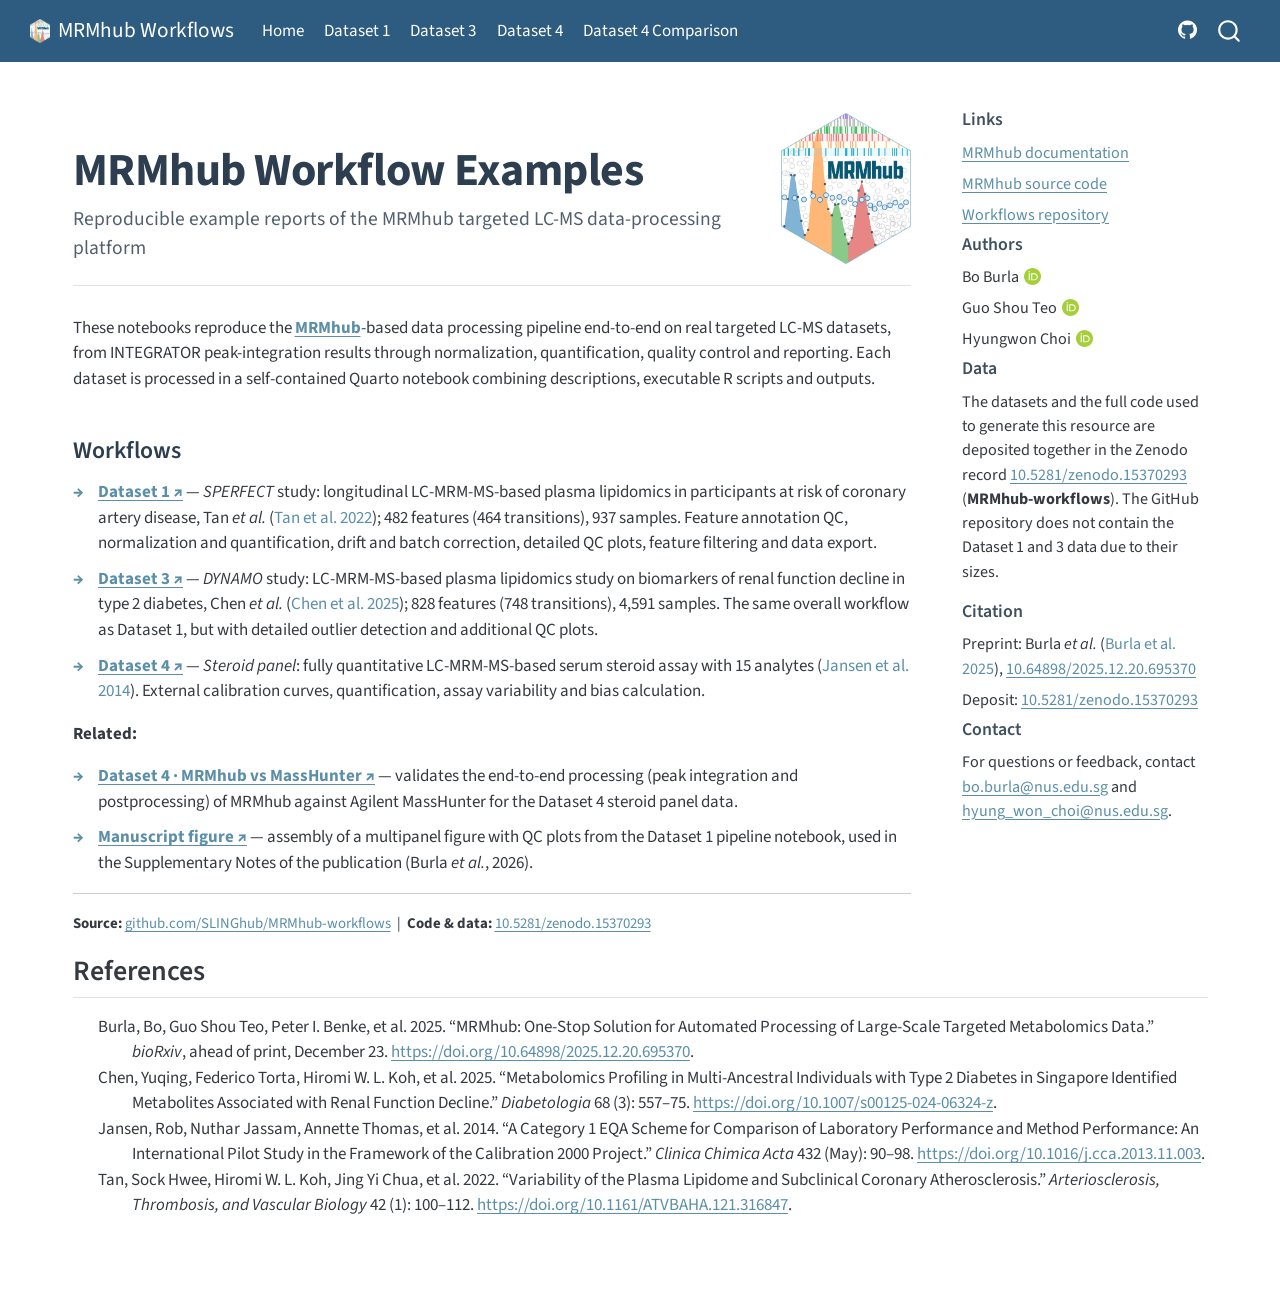
==== commit 4ae62f4e: "Editorial review of Dataset 1/3/4; drop PDF output site-wide Notebook review (Dataset1, Dataset3, Da" ====
--- a/docs/index.html
+++ b/docs/index.html
@@ -129,19 +129,19 @@
   </li>  
   <li class="nav-item">
     <a class="nav-link" href="./Dataset1.html"> 
-<span class="menu-text">Dataset-1 Analysis</span></a>
+<span class="menu-text">Dataset 1</span></a>
   </li>  
   <li class="nav-item">
     <a class="nav-link" href="./Dataset3.html"> 
-<span class="menu-text">Dataset-3 Analysis</span></a>
+<span class="menu-text">Dataset 3</span></a>
   </li>  
   <li class="nav-item">
     <a class="nav-link" href="./Dataset4.html"> 
-<span class="menu-text">Dataset-4 Analysis</span></a>
+<span class="menu-text">Dataset 4</span></a>
   </li>  
   <li class="nav-item">
-    <a class="nav-link" href="./ManuscriptFigure.html"> 
-<span class="menu-text">Manuscript Figure</span></a>
+    <a class="nav-link" href="./Dataset4_Comparison.html"> 
+<span class="menu-text">Dataset 4 Comparison</span></a>
   </li>  
 </ul>
             <ul class="navbar-nav navbar-nav-scroll ms-auto">
@@ -170,34 +170,34 @@
 
 <div class="grid landing-grid">
 <div class="g-col-12 g-col-lg-9">
-<p><img src="images/logo.svg" class="hex-logo" alt="MRMhub hex logo"></p>
+<p><img src="images/logo.svg" alt="MRMhub hex logo" class="hex-logo"></p>
 <section id="mrmhub-workflow-examples" class="level1">
 <h1>MRMhub Workflow Examples</h1>
 <div class="lead">
-<p>Reproducible example reports of the MRMhub targeted LC-MS data-processing pipeline</p>
+<p>Reproducible example reports of the MRMhub targeted LC-MS data-processing platform</p>
 </div>
 <div class="title-sep">
 
 </div>
-<p>These notebooks reproduce the <a href="https://slinghub.github.io/MRMhub"><strong>MRMhub</strong></a> pipeline end-to-end on real targeted LC-MS datasets — from INTEGRATOR peak-integration results through QUANT normalization, quantification, quality control and reporting. Each is a self-contained Quarto notebook combining narrative, executable R and outputs, provided as Supplementary Materials for the MRMhub manuscript.</p>
+<p>These notebooks reproduce the <a href="https://slinghub.github.io/MRMhub"><strong>MRMhub</strong></a>-based data processing pipeline end-to-end on real targeted LC-MS datasets, from INTEGRATOR peak-integration results through normalization, quantification, quality control and reporting. Each dataset is processed in a self-contained Quarto notebook combining descriptions, executable R scripts and outputs.</p>
 <section id="workflows" class="level2">
 <h2 class="anchored" data-anchor-id="workflows">Workflows</h2>
 <div class="arrow-list">
 <ul>
-<li><strong><a href="Dataset1.html">Dataset 1 ↗</a></strong> — <em>SPERFECT</em> study: serial plasma lipidomics in participants at risk of coronary artery disease, Tan <em>et al.</em> <span class="citation" data-cites="tan2022">(<a href="#ref-tan2022" role="doc-biblioref">Tan et al. 2022</a>)</span>; 482 features (464 transitions), 937 samples. ISTD normalization, quantification, drift/batch correction and QC filtering.</li>
-<li><strong><a href="Dataset3.html">Dataset 3 ↗</a></strong> — <em>DYNAMO</em> study: plasma lipid biomarkers of renal function decline in type 2 diabetes, Chen <em>et al.</em> <span class="citation" data-cites="chen2025">(<a href="#ref-chen2025" role="doc-biblioref">Chen et al. 2025</a>)</span>; 828 features (748 transitions), 4,591 samples. The same pipeline at population scale.</li>
-<li><strong><a href="Dataset4.html">Dataset 4 ↗</a></strong> — <em>Steroid panel</em>: fully quantitative serum steroid assay (Gradient 1, 15 analytes) <span class="citation" data-cites="jansen2014">(<a href="#ref-jansen2014" role="doc-biblioref">Jansen et al. 2014</a>)</span>. MRMhub-QUANT postprocessing: ISTD normalization, external calibration, quantification and QC bias/variability against reference targets, with CSV/XLSX/RDS export.</li>
+<li><a href="Dataset1.html"><strong>Dataset 1 ↗</strong></a> — <em>SPERFECT</em> study: longitudinal LC-MRM-MS-based plasma lipidomics in participants at risk of coronary artery disease, Tan <em>et al.</em> <span class="citation" data-cites="tan2022">(<a href="#ref-tan2022" role="doc-biblioref">Tan et al. 2022</a>)</span>; 482 features (464 transitions), 937 samples. Feature annotation QC, normalization and quantification, drift and batch correction, detailed QC plots, feature filtering and data export.</li>
+<li><a href="Dataset3.html"><strong>Dataset 3 ↗</strong></a> — <em>DYNAMO</em> study: LC-MRM-MS-based plasma lipidomics study on biomarkers of renal function decline in type 2 diabetes, Chen <em>et al.</em> <span class="citation" data-cites="chen2025">(<a href="#ref-chen2025" role="doc-biblioref">Chen et al. 2025</a>)</span>; 828 features (748 transitions), 4,591 samples. The same overall workflow as Dataset 1, but with detailed outlier detection and additional QC plots.</li>
+<li><a href="Dataset4.html"><strong>Dataset 4 ↗</strong></a> — <em>Steroid panel</em>: fully quantitative LC-MRM-MS-based serum steroid assay with 15 analytes <span class="citation" data-cites="jansen2014">(<a href="#ref-jansen2014" role="doc-biblioref">Jansen et al. 2014</a>)</span>. External calibration curves, quantification, assay variability and bias calculation.</li>
 </ul>
 </div>
 <p><strong>Related:</strong></p>
 <div class="arrow-list">
 <ul>
-<li><strong><a href="Dataset4_Comparison.html">Dataset 4 · MRMhub vs MassHunter ↗</a></strong> — validates MRMhub against Agilent MassHunter across the INTEGRATOR (peak areas) and QUANT (concentrations) modules for the steroid panel.</li>
-<li><strong><a href="ManuscriptFigure.html">Manuscript figure ↗</a></strong> — worked example of assembling publication-ready QC panels with MRMhub, reproducing the manuscript workflow figure’s data panels from the Dataset 1 (SPERFECT) pipeline.</li>
+<li><a href="Dataset4_Comparison.html"><strong>Dataset 4 · MRMhub vs MassHunter ↗</strong></a> — validates the end-to-end processing (peak integration and postprocessing) of MRMhub against Agilent MassHunter for the Dataset 4 steroid panel data.</li>
+<li><a href="ManuscriptFigure.html"><strong>Manuscript figure ↗</strong></a> — assembly of a multipanel figure with QC plots from the Dataset 1 pipeline notebook, used in the Supplementary Notes of the publication (Burla <em>et al.</em>, 2026).</li>
 </ul>
 </div>
 <hr>
-<p><small> <strong>Citation:</strong> Provided as Supplementary Materials for the MRMhub manuscript (in preparation). &nbsp;|&nbsp; <strong>Source:</strong> <a href="https://github.com/SLINGhub/MRMhub-workflows">github.com/SLINGhub/MRMhub-workflows</a> &nbsp;|&nbsp; <strong>Code &amp; data:</strong> <a href="https://doi.org/10.5281/zenodo.15370293">10.5281/zenodo.15370293</a> </small></p>
+<p><small> <strong>Source:</strong> <a href="https://github.com/SLINGhub/MRMhub-workflows">github.com/SLINGhub/MRMhub-workflows</a> &nbsp;|&nbsp; <strong>Code &amp; data:</strong> <a href="https://doi.org/10.5281/zenodo.15370293">10.5281/zenodo.15370293</a> </small></p>
 </section>
 </section>
 </div>
@@ -212,21 +212,20 @@
 </section>
 <section id="authors" class="level3">
 <h3 class="anchored" data-anchor-id="authors">Authors</h3>
-<p>MRMhub is developed by:</p>
 <ul>
-<li>Bo Burla (<a href="https://orcid.org/0000-0002-5918-3249">ORCID</a>)</li>
-<li>Guo Shou Teo (<a href="https://orcid.org/0000-0003-3891-1494">ORCID</a>)</li>
-<li>Hyungwon Choi (<a href="https://orcid.org/0000-0002-6687-3088">ORCID</a>)</li>
+<li>Bo Burla <a href="https://orcid.org/0000-0002-5918-3249" aria-label="Bo Burla's ORCID iD"><img src="images/orcid.svg" alt="ORCID iD" class="orcid-icon"></a></li>
+<li>Guo Shou Teo <a href="https://orcid.org/0000-0003-3891-1494" aria-label="Guo Shou Teo's ORCID iD"><img src="images/orcid.svg" alt="ORCID iD" class="orcid-icon"></a></li>
+<li>Hyungwon Choi <a href="https://orcid.org/0000-0002-6687-3088" aria-label="Hyungwon Choi's ORCID iD"><img src="images/orcid.svg" alt="ORCID iD" class="orcid-icon"></a></li>
 </ul>
 </section>
 <section id="data" class="level3">
 <h3 class="anchored" data-anchor-id="data">Data</h3>
-<p>Code and data are deposited together in the Zenodo record <a href="https://doi.org/10.5281/zenodo.15370293">10.5281/zenodo.15370293</a> (<strong>MRMhub-data</strong>). Its <code>mrmhub-workflows.zip</code> is this complete repository with all data included — unzip and run <code>quarto render</code>.</p>
+<p>The datasets and the full code used to generate this resource are deposited together in the Zenodo record <a href="https://doi.org/10.5281/zenodo.15370293">10.5281/zenodo.15370293</a> (<strong>MRMhub-workflows</strong>). The GitHub repository does not contain the Dataset 1 and 3 data due to their sizes.</p>
 </section>
 <section id="citation" class="level3">
 <h3 class="anchored" data-anchor-id="citation">Citation</h3>
 <ul>
-<li>MRMhub manuscript (in preparation)</li>
+<li>Preprint: Burla <em>et al.</em> <span class="citation" data-cites="burla2025">(<a href="#ref-burla2025" role="doc-biblioref">Burla et al. 2025</a>)</span>, <a href="https://doi.org/10.64898/2025.12.20.695370">10.64898/2025.12.20.695370</a></li>
 <li>Deposit: <a href="https://doi.org/10.5281/zenodo.15370293">10.5281/zenodo.15370293</a></li>
 </ul>
 </section>
@@ -239,6 +238,9 @@
 <section id="references" class="level2">
 <h2 class="anchored" data-anchor-id="references">References</h2>
 <div id="refs" class="references csl-bib-body hanging-indent" role="list">
+<div id="ref-burla2025" class="csl-entry" role="listitem">
+Burla, Bo, Guo Shou Teo, Peter I. Benke, et al. 2025. <span>“<span>MRMhub</span>: One-Stop Solution for Automated Processing of Large-Scale Targeted Metabolomics Data.”</span> <em>bioRxiv</em>, ahead of print, December 23. <a href="https://doi.org/10.64898/2025.12.20.695370">https://doi.org/10.64898/2025.12.20.695370</a>.
+</div>
 <div id="ref-chen2025" class="csl-entry" role="listitem">
 Chen, Yuqing, Federico Torta, Hiromi W. L. Koh, et al. 2025. <span>“Metabolomics Profiling in Multi-Ancestral Individuals with Type 2 Diabetes in Singapore Identified Metabolites Associated with Renal Function Decline.”</span> <em>Diabetologia</em> 68 (3): 557–75. <a href="https://doi.org/10.1007/s00125-024-06324-z">https://doi.org/10.1007/s00125-024-06324-z</a>.
 </div>
--- a/docs/styles.css
+++ b/docs/styles.css
@@ -135,6 +135,14 @@
   line-height: 1.5;
 }
 
+/* Official ORCID iD mark, sized to the surrounding text. */
+.orcid-icon {
+  width: 1em;
+  height: 1em;
+  vertical-align: -0.14em;
+  margin-left: 0.15em;
+}
+
 /* When the panel stacks below the content on narrow screens, separate it with
    a rule instead of the desktop whitespace gap. */
 @media (max-width: 991.98px) {
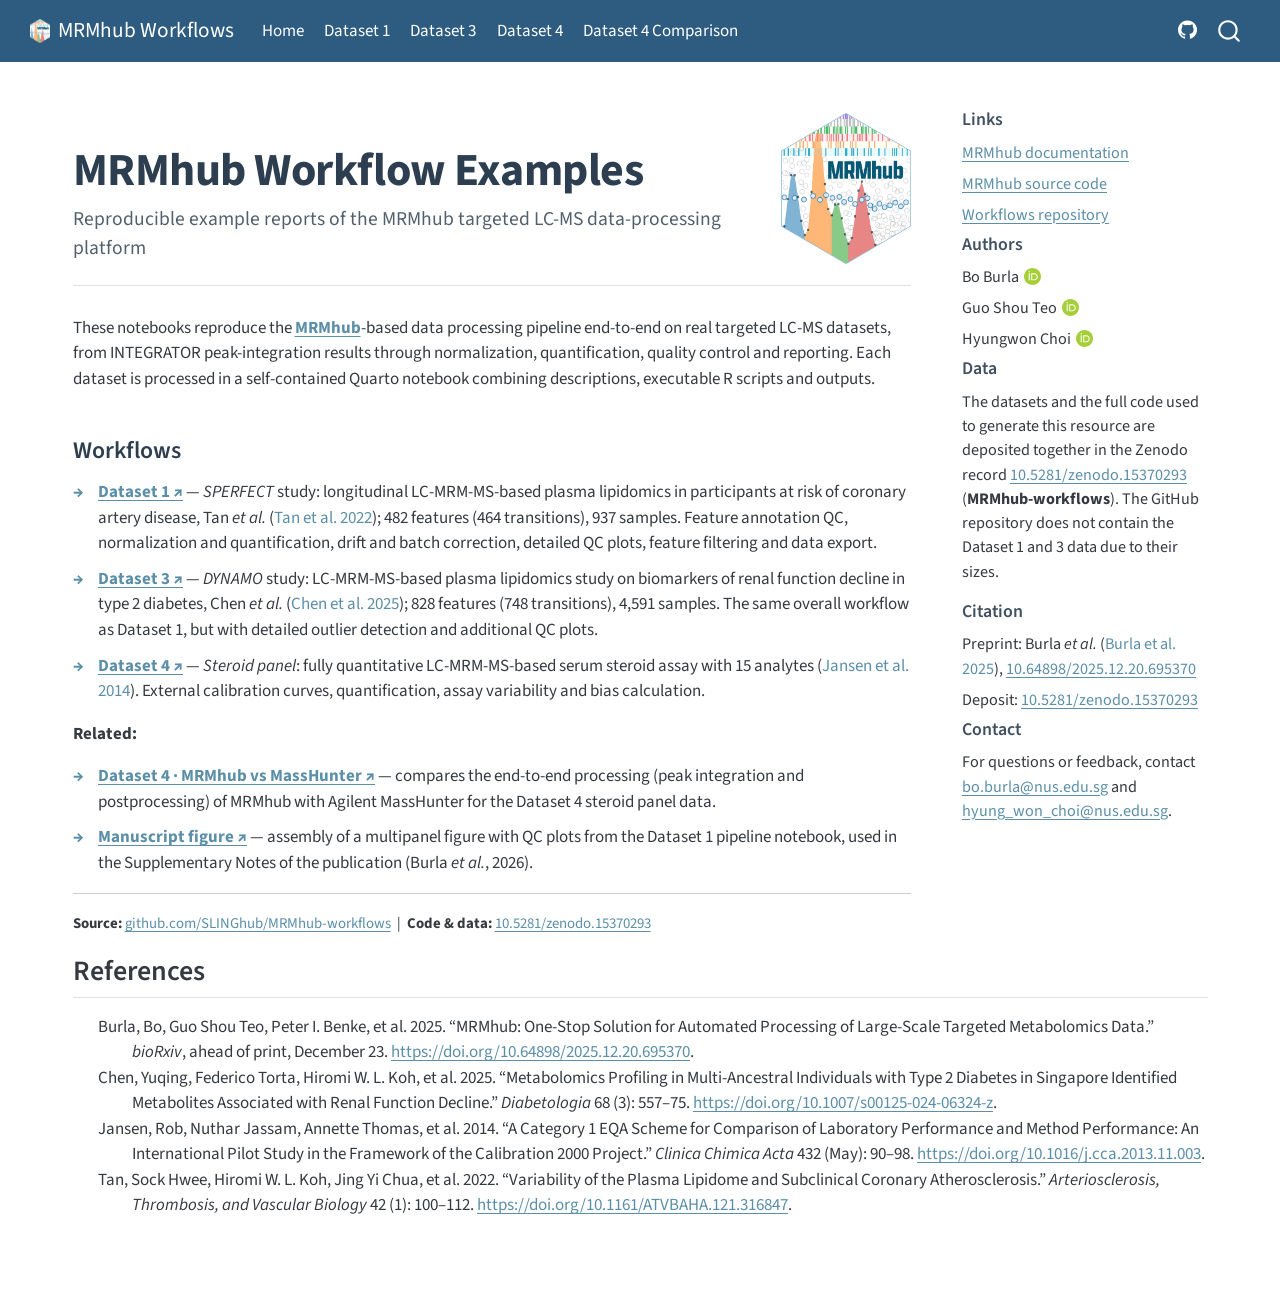
==== commit aa051098: "Add INTEGRATOR section to Dataset 4; revise chromatogram examples and prose Dataset 4 report gains a" ====
--- a/docs/index.html
+++ b/docs/index.html
@@ -192,7 +192,7 @@
 <p><strong>Related:</strong></p>
 <div class="arrow-list">
 <ul>
-<li><a href="Dataset4_Comparison.html"><strong>Dataset 4 · MRMhub vs MassHunter ↗</strong></a> — validates the end-to-end processing (peak integration and postprocessing) of MRMhub against Agilent MassHunter for the Dataset 4 steroid panel data.</li>
+<li><a href="Dataset4_Comparison.html"><strong>Dataset 4 · MRMhub vs MassHunter ↗</strong></a> — compares the end-to-end processing (peak integration and postprocessing) of MRMhub with Agilent MassHunter for the Dataset 4 steroid panel data.</li>
 <li><a href="ManuscriptFigure.html"><strong>Manuscript figure ↗</strong></a> — assembly of a multipanel figure with QC plots from the Dataset 1 pipeline notebook, used in the Supplementary Notes of the publication (Burla <em>et al.</em>, 2026).</li>
 </ul>
 </div>
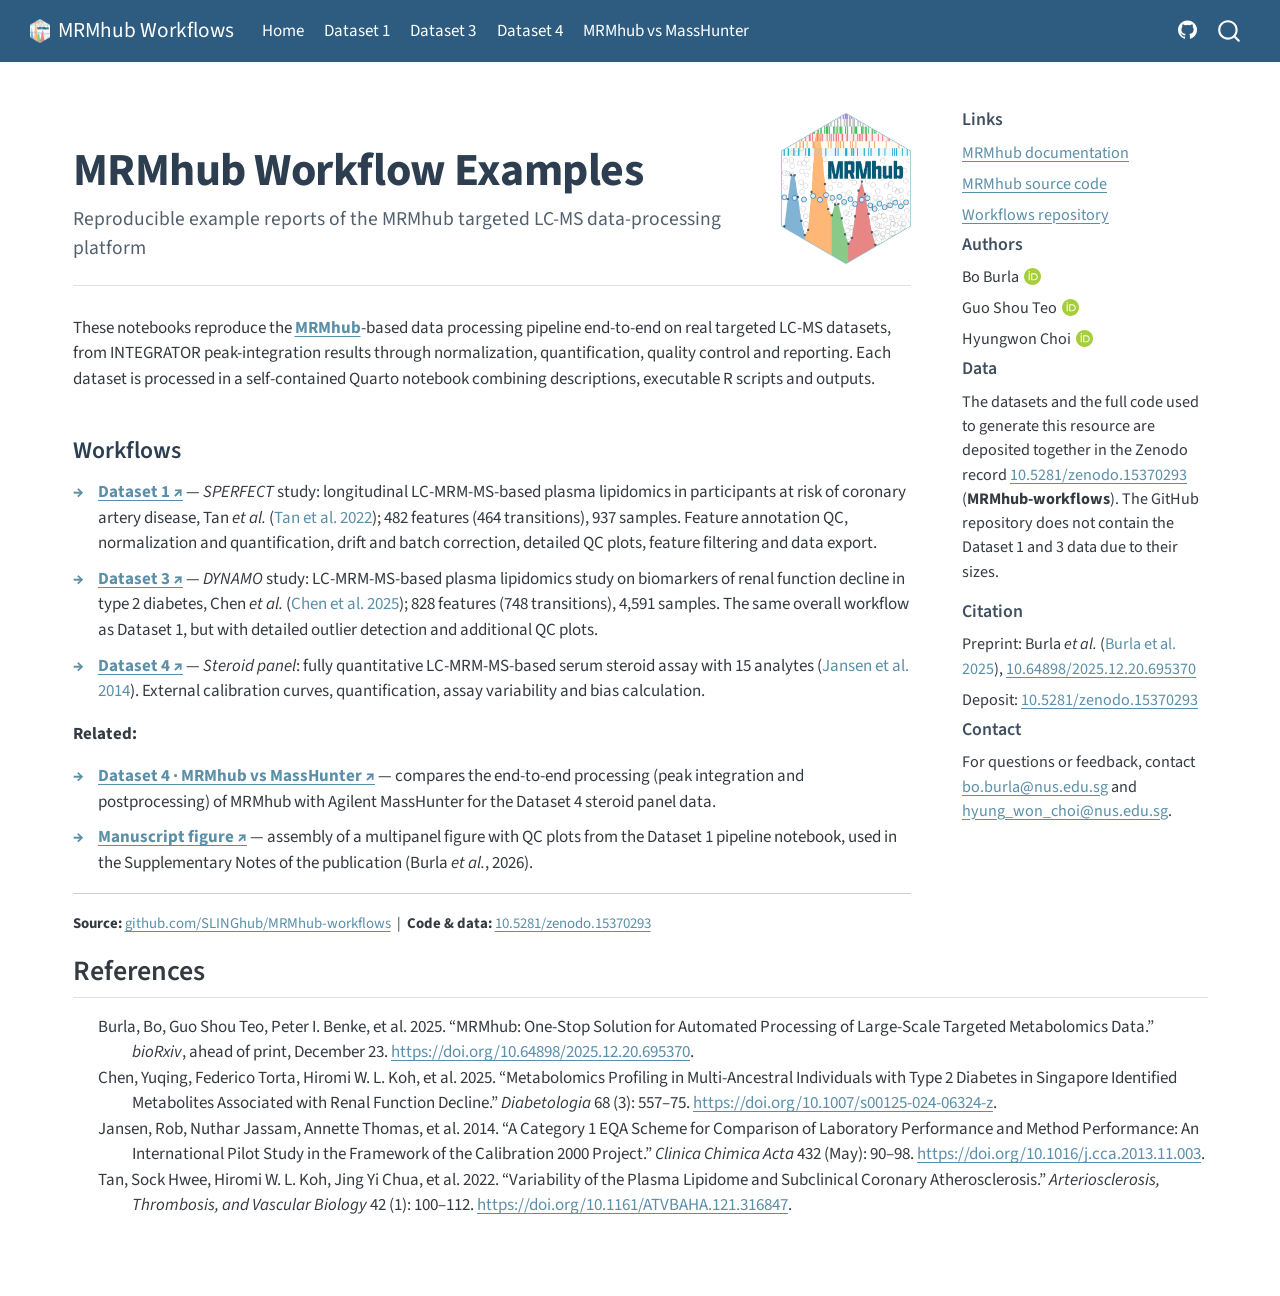
==== commit 99fe0717: "Align the navbar label with the retitled comparison page The navbar still read "Dataset 4 Comparison" ====
--- a/docs/index.html
+++ b/docs/index.html
@@ -141,7 +141,7 @@
   </li>  
   <li class="nav-item">
     <a class="nav-link" href="./Dataset4_Comparison.html"> 
-<span class="menu-text">Dataset 4 Comparison</span></a>
+<span class="menu-text">MRMhub vs MassHunter</span></a>
   </li>  
 </ul>
             <ul class="navbar-nav navbar-nav-scroll ms-auto">
